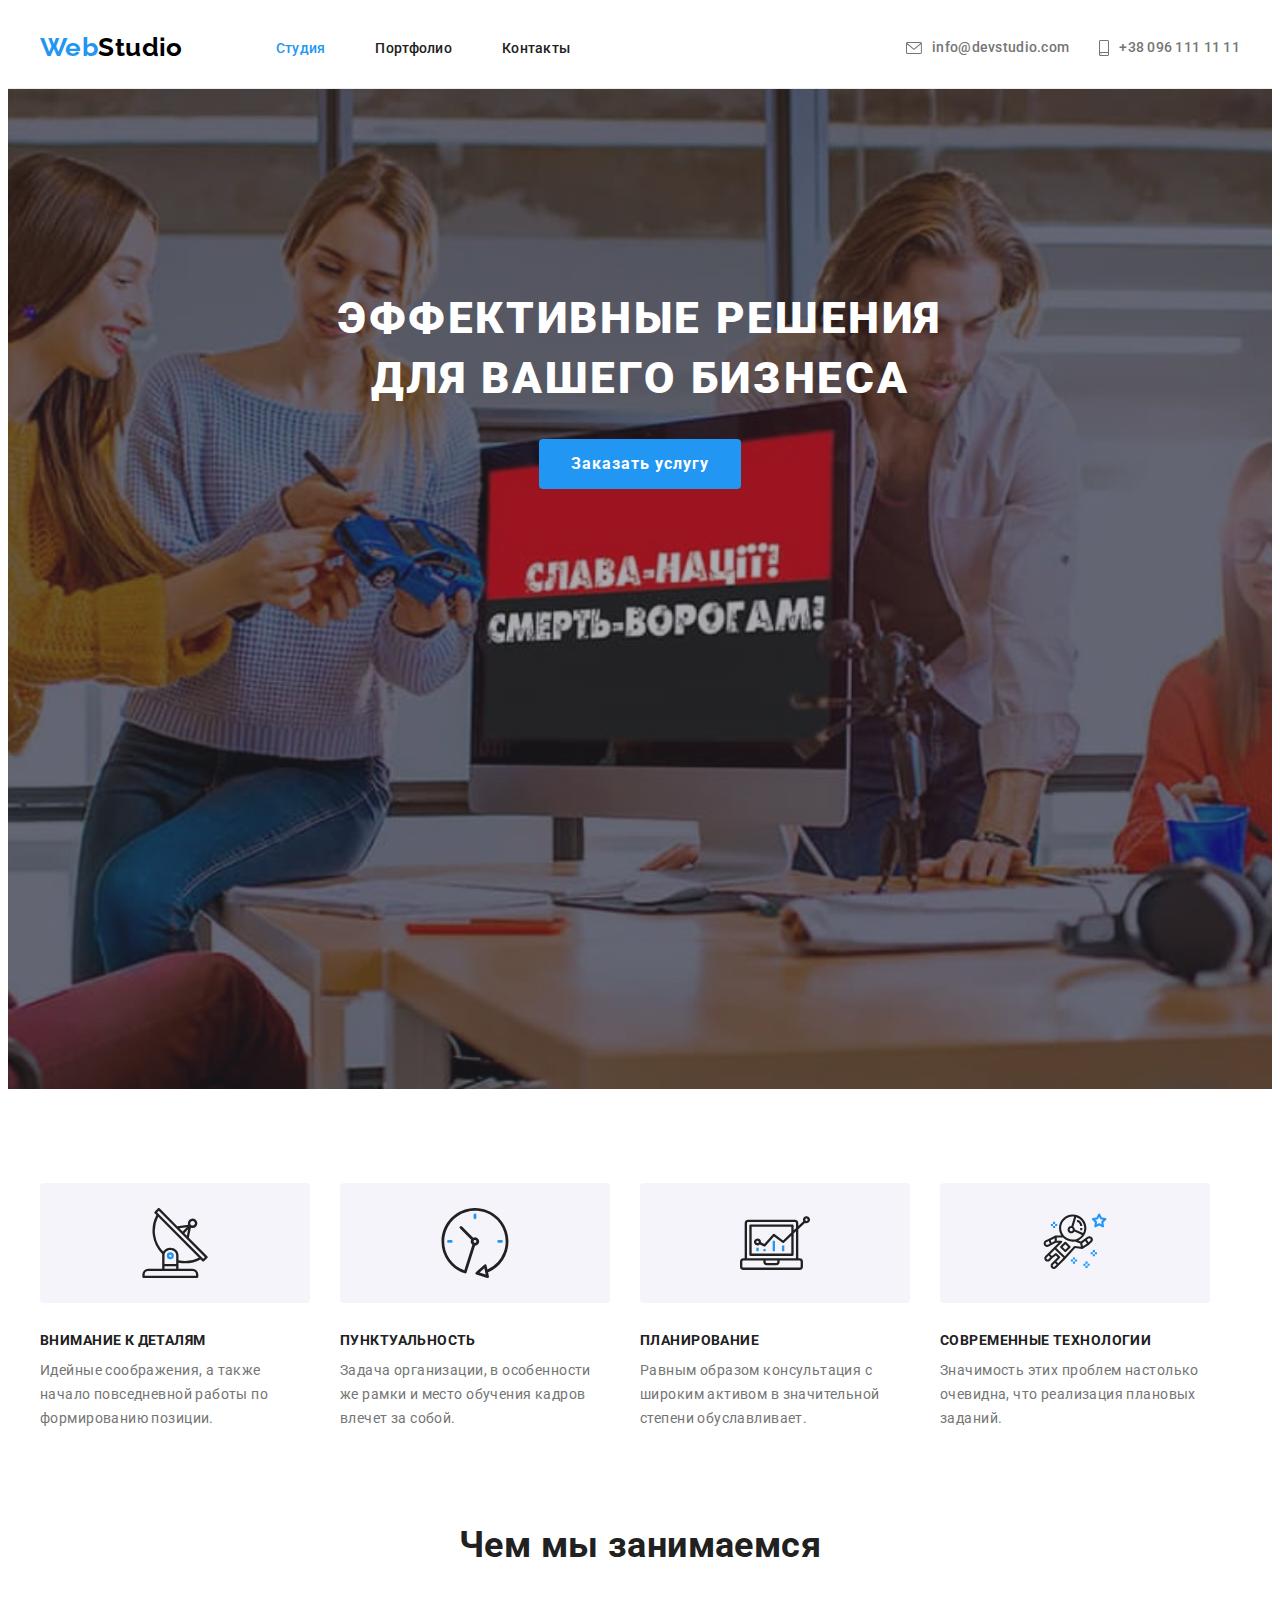
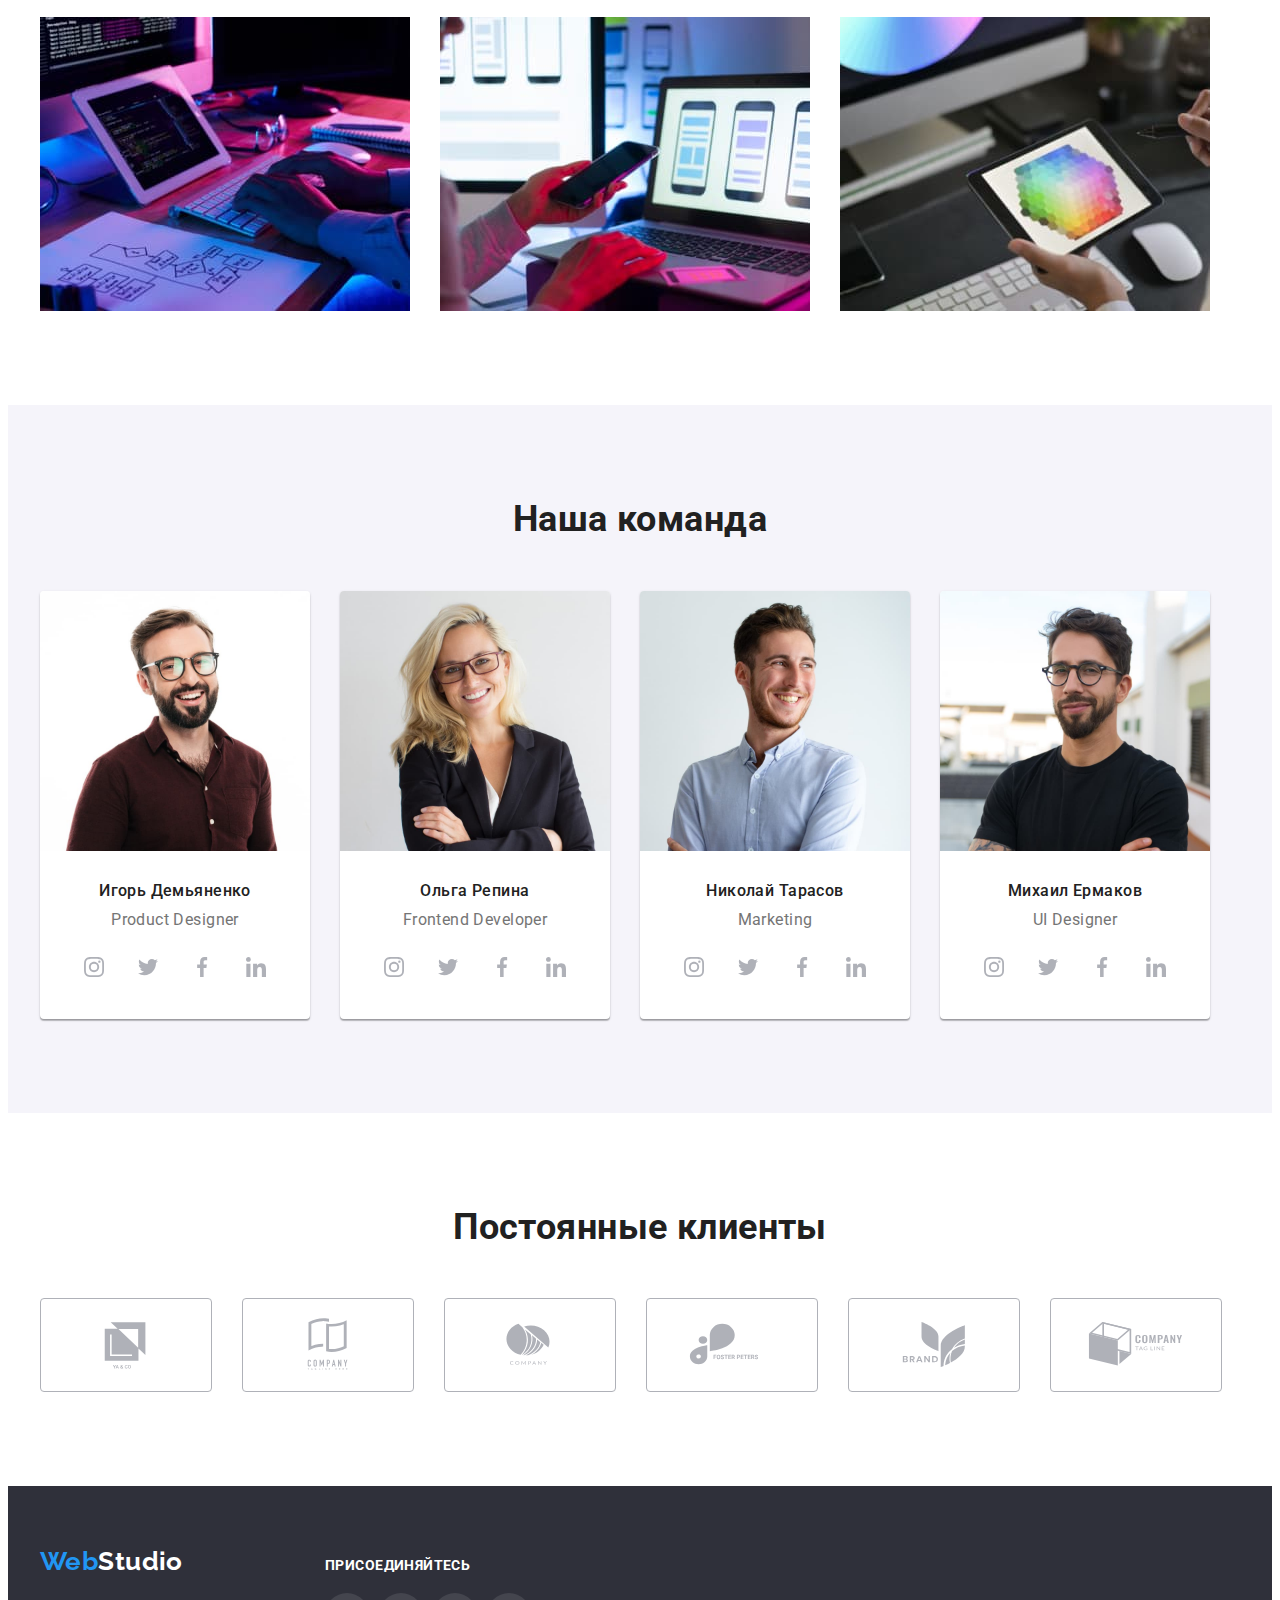
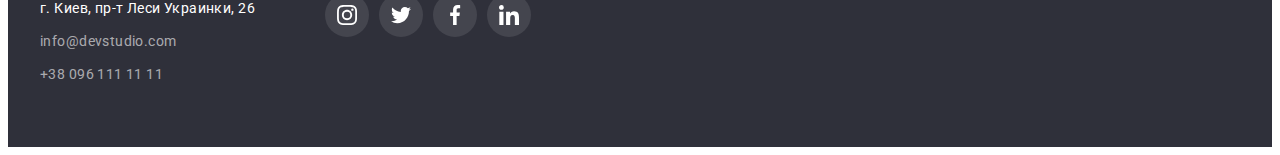
==== index.html @ b0f1eabe "Initial commit" ====
<!DOCTYPE html>
<html lang="ru">
  <head>
    <meta charset="UTF-8" />
    <meta http-equiv="X-UA-Compatible" content="IE=edge" />
    <meta name="viewport" content="width=device-width, initial-scale=1.0" />
    <title>Document</title>
    <link rel="preconnect" href="https://fonts.googleapis.com" />
    <link rel="preconnect" href="https://fonts.gstatic.com" crossorigin />
    <link
      href="https://fonts.googleapis.com/css2?family=Raleway:wght@700&family=Roboto:wght@400;500;700;900&display=swap"
      rel="stylesheet"
    />
    <link
      rel="stylesheet"
      href="https://cdnjs.cloudflare.com/ajax/libs/modern-normalize/1.1.0/modern-normalize.min.css"
      integrity="sha512-wpPYUAdjBVSE4KJnH1VR1HeZfpl1ub8YT/NKx4PuQ5NmX2tKuGu6U/JRp5y+Y8XG2tV+wKQpNHVUX03MfMFn9Q=="
      crossorigin="anonymous"
      referrerpolicy="no-referrer"
    />
    <link rel="stylesheet" href="./css/styles.css" />
    <link rel="shortcut icon" href="./favicon.ico" type="image/x-icon" />
  </head>
  <body class="body">
    <header class="header">
      <div class="container">
        <nav class="navigation">
          <a class="logo" href="./index.html" lang="en" aria-label="Логотип сайта WebStudio"
            >Web<span class="logo-black-color">Studio</span>
          </a>
          <ul class="list">
            <li class="navigation-item">
              <a class="navigation-link active-text-color" href="./index.html">Студия</a>
            </li>
            <li class="navigation-item">
              <a class="navigation-link" href="./portfolio.html">Портфолио</a>
            </li>
            <li class="navigation-item"><a class="navigation-link" href="#">Контакты</a></li>
          </ul>
        </nav>
        <ul class="header-list list">
          <li class="header-items">
            <a class="header-contact" href="mailto:info@devstudio.com">
              <svg class="header-icon" width="16" height="12">
                <use href="./images/icons.svg#envelope1"></use>
              </svg>
              info@devstudio.com
            </a>
          </li>
          <li class="header-items">
            <a class="header-contact" href="tel:+380961111111">
              <svg class="header-icon" width="10" height="16">
                <use href="./images/icons.svg#smartphone1"></use>
              </svg>
              +38 096 111 11 11
            </a>
          </li>
        </ul>
      </div>
    </header>
    <main>
      <section class="hero">
        <div class="container">
          <h1 class="hero-title">Эффективные решения для вашего бизнеса</h1>
          <button class="hero-button" type="button">Заказать услугу</button>
        </div>
      </section>

      <section class="features section">
        <div class="container">
          <h2 class="second-title visually-hidden">Особенности компании WebStudio</h2>
          <ul class="list">
            <li class="features-item">
              <div class="features-item-icon">
                <svg class="features-icon" width="70px" height="70px">
                  <use href="./images/icons.svg#antenna"></use>
                </svg>
              </div>
              <h3 class="features-third-title">Внимание к деталям</h3>
              <p class="features-text">
                Идейные соображения, а также начало повседневной работы по формированию позиции.
              </p>
            </li>
            <li class="features-item">
              <div class="features-item-icon">
                <svg class="features-icon" width="70px" height="70px">
                  <use href="./images/icons.svg#clock"></use>
                </svg>
              </div>
              <h3 class="features-third-title">Пунктуальность</h3>
              <p class="features-text">
                Задача организации, в особенности же рамки и место обучения кадров влечет за собой.
              </p>
            </li>
            <li class="features-item">
              <div class="features-item-icon">
                <svg class="features-icon" width="70px" height="70px">
                  <use href="./images/icons.svg#diagram"></use>
                </svg>
              </div>
              <h3 class="features-third-title">Планирование</h3>
              <p class="features-text">
                Равным образом консультация с широким активом в значительной степени обуславливает.
              </p>
            </li>
            <li class="features-item">
              <div class="features-item-icon">
                <svg class="features-icon" width="70px" height="70px">
                  <use href="./images/icons.svg#astronaut"></use>
                </svg>
              </div>
              <h3 class="features-third-title">Современные технологии</h3>
              <p class="features-text">
                Значимость этих проблем настолько очевидна, что реализация плановых заданий.
              </p>
            </li>
          </ul>
        </div>
      </section>

      <section class="hobbies">
        <div class="container">
          <h2 class="hobbies-title">Чем мы занимаемся</h2>
          <ul class="list">
            <li class="hobbies-item">
              <img
                src="./images/create/what-are-we-doing-img-1.jpg"
                alt="Программирование"
                width="370"
                height="294"
              />
            </li>
            <li class="hobbies-item">
              <img
                src="./images/create/what-are-we-doing-img-2.jpg"
                alt="Мобильные приложения"
                width="370"
                height="294"
              />
            </li>
            <li class="hobbies-item">
              <img
                src="./images/create/what-are-we-doing-img-3.jpg"
                alt="Мобильные игры"
                width="370"
                height="294"
              />
            </li>
          </ul>
        </div>
      </section>

      <section class="team section">
        <div class="container">
          <h2 class="team-title">Наша команда</h2>
          <ul class="list">
            <li class="team-item">
              <img
                class="team-img"
                src="./images/our-team/our-team-img-1.jpg"
                alt="Дизайнер продукта Игорь Демьяненко"
                width="270"
                height="260"
              />
              <div class="team-items">
                <h3 class="team-third-title">Игорь Демьяненко</h3>
                <p class="team-text" lang="en">Product Designer</p>
                <ul class="social-items">
                  <li class="social-item">
                    <a
                      class="social-link"
                      href="https://www.instagram.com/"
                      target="_blank"
                      rel="noopener noreferrer"
                      lang="en"
                      aria-label="Instagram"
                    >
                      <svg class="social-icon" width="20" height="20">
                        <use href="./images/icons.svg#instagram"></use>
                      </svg>
                    </a>
                  </li>

                  <li class="social-item">
                    <a
                      class="social-link"
                      href="https://twitter.com/"
                      target="_blank"
                      rel="noopener noreferrer"
                      lang="en"
                      aria-label="Instagram"
                    >
                      <svg class="social-icon" width="20" height="20">
                        <use href="./images/icons.svg#twitter"></use>
                      </svg>
                    </a>
                  </li>
                  <li class="social-item">
                    <a
                      class="social-link"
                      href="https://facebook.com/"
                      target="_blank"
                      rel="noopener noreferrer"
                      lang="en"
                      aria-label="Instagram"
                    >
                      <svg class="social-icon" width="20" height="20">
                        <use href="./images/icons.svg#facebook"></use>
                      </svg>
                    </a>
                  </li>
                  <li class="social-item">
                    <a
                      class="social-link"
                      href="https://linkedin.com/"
                      target="_blank"
                      rel="noopener noreferrer"
                      lang="en"
                      aria-label="Instagram"
                    >
                      <svg class="social-icon" width="20" height="20">
                        <use href="./images/icons.svg#linkedin"></use>
                      </svg>
                    </a>
                  </li>
                </ul>
              </div>
            </li>
            <li class="team-item">
              <img
                class="team-img"
                src="./images/our-team/our-team-img-2.jpg"
                alt="Фронтенд-разработчик Ольга Репина"
                width="270"
                height="260"
              />
              <div class="team-items">
                <h3 class="team-third-title">Ольга Репина</h3>
                <p class="team-text" lang="en">Frontend Developer</p>
                <ul class="social-items">
                  <li class="social-item">
                    <a
                      class="social-link"
                      href="https://www.instagram.com/"
                      target="_blank"
                      rel="noopener noreferrer"
                      lang="en"
                      aria-label="Instagram"
                    >
                      <svg class="social-icon" width="20" height="20">
                        <use href="./images/icons.svg#instagram"></use>
                      </svg>
                    </a>
                  </li>

                  <li class="social-item">
                    <a
                      class="social-link"
                      href="https://twitter.com/"
                      target="_blank"
                      rel="noopener noreferrer"
                      lang="en"
                      aria-label="Instagram"
                    >
                      <svg class="social-icon" width="20" height="20">
                        <use href="./images/icons.svg#twitter"></use>
                      </svg>
                    </a>
                  </li>
                  <li class="social-item">
                    <a
                      class="social-link"
                      href="https://facebook.com/"
                      target="_blank"
                      rel="noopener noreferrer"
                      lang="en"
                      aria-label="Instagram"
                    >
                      <svg class="social-icon" width="20" height="20">
                        <use href="./images/icons.svg#facebook"></use>
                      </svg>
                    </a>
                  </li>
                  <li class="social-item">
                    <a
                      class="social-link"
                      href="https://linkedin.com/"
                      target="_blank"
                      rel="noopener noreferrer"
                      lang="en"
                      aria-label="Instagram"
                    >
                      <svg class="social-icon" width="20" height="20">
                        <use href="./images/icons.svg#linkedin"></use>
                      </svg>
                    </a>
                  </li>
                </ul>
              </div>
            </li>
            <li class="team-item">
              <img
                class="team-img"
                src="./images/our-team/our-team-img-3.jpg"
                alt="Маркетолог Николай Тарасов"
                width="270"
                height="260"
              />
              <div class="team-items">
                <h3 class="team-third-title">Николай Тарасов</h3>
                <p class="team-text" lang="en">Marketing</p>
                <ul class="social-items">
                  <li class="social-item">
                    <a
                      class="social-link"
                      href="https://www.instagram.com/"
                      target="_blank"
                      rel="noopener noreferrer"
                      lang="en"
                      aria-label="Instagram"
                    >
                      <svg class="social-icon" width="20" height="20">
                        <use href="./images/icons.svg#instagram"></use>
                      </svg>
                    </a>
                  </li>

                  <li class="social-item">
                    <a
                      class="social-link"
                      href="https://twitter.com/"
                      target="_blank"
                      rel="noopener noreferrer"
                      lang="en"
                      aria-label="Instagram"
                    >
                      <svg class="social-icon" width="20" height="20">
                        <use href="./images/icons.svg#twitter"></use>
                      </svg>
                    </a>
                  </li>
                  <li class="social-item">
                    <a
                      class="social-link"
                      href="https://facebook.com/"
                      target="_blank"
                      rel="noopener noreferrer"
                      lang="en"
                      aria-label="Instagram"
                    >
                      <svg class="social-icon" width="20" height="20">
                        <use href="./images/icons.svg#facebook"></use>
                      </svg>
                    </a>
                  </li>
                  <li class="social-item">
                    <a
                      class="social-link"
                      href="https://linkedin.com/"
                      target="_blank"
                      rel="noopener noreferrer"
                      lang="en"
                      aria-label="Instagram"
                    >
                      <svg class="social-icon" width="20" height="20">
                        <use href="./images/icons.svg#linkedin"></use>
                      </svg>
                    </a>
                  </li>
                </ul>
              </div>
            </li>
            <li class="team-item">
              <img
                class="team-img"
                src="./images/our-team/our-team-img-4.jpg"
                alt="Дизайнер пользовательского интерфейса Михаил Ермаков"
                width="270"
                height="260"
              />
              <div class="team-items">
                <h3 class="team-third-title">Михаил Ермаков</h3>
                <p class="team-text" lang="en">UI Designer</p>
                <ul class="social-items">
                  <li class="social-item">
                    <a
                      class="social-link"
                      href="https://www.instagram.com/"
                      target="_blank"
                      rel="noopener noreferrer"
                      lang="en"
                      aria-label="Instagram"
                    >
                      <svg class="social-icon" width="20" height="20">
                        <use href="./images/icons.svg#instagram"></use>
                      </svg>
                    </a>
                  </li>

                  <li class="social-item">
                    <a
                      class="social-link"
                      href="https://twitter.com/"
                      target="_blank"
                      rel="noopener noreferrer"
                      lang="en"
                      aria-label="Instagram"
                    >
                      <svg class="social-icon" width="20" height="20">
                        <use href="./images/icons.svg#twitter"></use>
                      </svg>
                    </a>
                  </li>
                  <li class="social-item">
                    <a
                      class="social-link"
                      href="https://facebook.com/"
                      target="_blank"
                      rel="noopener noreferrer"
                      lang="en"
                      aria-label="Instagram"
                    >
                      <svg class="social-icon" width="20" height="20">
                        <use href="./images/icons.svg#facebook"></use>
                      </svg>
                    </a>
                  </li>
                  <li class="social-item">
                    <a
                      class="social-link"
                      href="https://linkedin.com/"
                      target="_blank"
                      rel="noopener noreferrer"
                      lang="en"
                      aria-label="Instagram"
                    >
                      <svg class="social-icon" width="20" height="20">
                        <use href="./images/icons.svg#linkedin"></use>
                      </svg>
                    </a>
                  </li>
                </ul>
              </div>
            </li>
          </ul>
        </div>
      </section>

      <section class="clients section">
        <div class="container">
          <h2 class="second-title">Постоянные клиенты</h2>
          <ul class="clients-list">
            <li class="clients-items">
              <a
                class="clients-link"
                href="#"
                target="_blank"
                rel="noopener noreferrer"
                lang="en"
                aria-label="Сlient 1"
              >
                <svg class="clients-icon" width="106" height="60">
                  <use href="./images/icons.svg#client-1"></use>
                </svg>
              </a>
            </li>
            <li class="clients-items">
              <a
                class="clients-link"
                href="#"
                target="_blank"
                rel="noopener noreferrer"
                lang="en"
                aria-label="Сlient 1"
              >
                <svg class="clients-icon" width="106" height="60">
                  <use href="./images/icons.svg#client-2"></use>
                </svg>
              </a>
            </li>
            <li class="clients-items">
              <a
                class="clients-link"
                href="#"
                target="_blank"
                rel="noopener noreferrer"
                lang="en"
                aria-label="Сlient 1"
              >
                <svg class="clients-icon" width="106" height="60">
                  <use href="./images/icons.svg#client-3"></use>
                </svg>
              </a>
            </li>
            <li class="clients-items">
              <a
                class="clients-link"
                href="#"
                target="_blank"
                rel="noopener noreferrer"
                lang="en"
                aria-label="Сlient 1"
              >
                <svg class="clients-icon" width="106" height="60">
                  <use href="./images/icons.svg#client-4"></use>
                </svg>
              </a>
            </li>
            <li class="clients-items">
              <a
                class="clients-link"
                href="#"
                target="_blank"
                rel="noopener noreferrer"
                lang="en"
                aria-label="Сlient 1"
              >
                <svg class="clients-icon" width="106" height="60">
                  <use href="./images/icons.svg#client-5"></use>
                </svg>
              </a>
            </li>
            <li class="clients-items">
              <a
                class="clients-link"
                href="#"
                target="_blank"
                rel="noopener noreferrer"
                lang="en"
                aria-label="Сlient 1"
              >
                <svg class="clients-icon" width="106" height="60">
                  <use href="./images/icons.svg#client-6"></use>
                </svg>
              </a>
            </li>
          </ul>
        </div>
      </section>
    </main>
    <footer class="footer">
      <div class="container">
        <div class="footer-address-container">
          <a class="logo" href="/index.html" lang="en" aria-label="Логотип сайта WebStudio"
            >Web<span class="logo-white-color">Studio</span></a
          >
          <address class="address-footer">
            <ul class="list">
              <li class="footer-item">
                <a
                  class="footer-address"
                  href="https://goo.gl/maps/qPdaPdiiLv6fJNoK8"
                  target="_blank"
                  rel="noopener noreferrer nofollow"
                  >г. Киев, пр-т Леси Украинки, 26</a
                >
              </li>
              <li class="footer-item">
                <a class="footer-link" href="mailto:info@devstudio.com">info@devstudio.com</a>
              </li>
              <li class="footer-item">
                <a class="footer-link" href="tel:+380961111111">+38 096 111 11 11</a>
              </li>
            </ul>
          </address>
        </div>
        <div class="footer-social-container">
          <strong class="footer-social-caption">Присоединяйтесь</strong>
          <!-- <p class="footer-social-caption"><strong>Присоединяйтесь</strong></p> -->
          <ul class="footer-social-list">
            <li class="footer-social-item">
              <a
                class="footer-social-link"
                href="https://www.instagram.com/"
                target="_blank"
                rel="noopener noreferrer"
                lang="en"
                aria-label="Instagram"
              >
                <svg class="footer-social-icon" width="20" height="20">
                  <use href="./images/icons.svg#instagram"></use>
                </svg>
              </a>
            </li>

            <li class="footer-social-item">
              <a
                class="footer-social-link"
                href="https://twitter.com/"
                target="_blank"
                rel="noopener noreferrer"
                lang="en"
                aria-label="Instagram"
              >
                <svg class="footer-social-icon" width="20" height="20">
                  <use href="./images/icons.svg#twitter"></use>
                </svg>
              </a>
            </li>
            <li class="footer-social-item">
              <a
                class="footer-social-link"
                href="https://facebook.com/"
                target="_blank"
                rel="noopener noreferrer"
                lang="en"
                aria-label="Instagram"
              >
                <svg class="footer-social-icon" width="20" height="20">
                  <use href="./images/icons.svg#facebook"></use>
                </svg>
              </a>
            </li>
            <li class="footer-social-item">
              <a
                class="footer-social-link"
                href="https://linkedin.com/"
                target="_blank"
                rel="noopener noreferrer"
                lang="en"
                aria-label="Instagram"
              >
                <svg class="footer-social-icon" width="20" height="20">
                  <use href="./images/icons.svg#linkedin"></use>
                </svg>
              </a>
            </li>
          </ul>
        </div>
      </div>
    </footer>
  </body>
</html>
---- css/styles.css ----
/*#region root, кастомні властивості або css зміні */
:root {
  /* fonts */
  --main-font: Roboto, sans-serif;
  --secondary-font: Raleway, sans-serif;

  /* text colors */
  --main-text-color: #757575;
  --secondary-text-color: #ffffff;
  --accent-color: #2196f3;
  --title-color: #212121;
  --footer-link-color: rgba(255, 255, 255, 0.6);
  --logo-black-color: #000000;
  --button-hover-color: #188ce8;
  --icon-color: #afb1b8;
  --icon-color-hover: #ffffff;

  /* background colors */
  --main-background-color: #ffffff;
  --dark-background-color: #2f303a;
  --secondary-background-color: #f5f4fa;
  --header-board-color: #ececec;
  --border-color: #eeeeee;
  --footer-background-icon-color: rgba(255, 255, 255, 0.1);

  /* shadow colors */
  --card-shadow: 0px 1px 3px rgba(0, 0, 0, 0.12), 0px 1px 1px rgba(0, 0, 0, 0.14),
    0px 2px 1px rgba(0, 0, 0, 0.2);
  --button-shadow: 0px 3px 1px rgba(0, 0, 0, 0.1), 0px 1px 2px rgba(0, 0, 0, 0.08),
    0px 2px 2px rgba(0, 0, 0, 0.12);
  --portfolio-shadow: 0px 1px 1px rgba(0, 0, 0, 0.12), 0px 4px 4px rgba(0, 0, 0, 0.06),
    1px 4px 6px rgba(0, 0, 0, 0.16);
}

/*#endregion*/
/*#region Властивості body за замовченням */
.body {
  font-family: var(--main-font);
  font-size: 14px;
  letter-spacing: 0.03em;

  color: var(--main-text-color);
  background-color: var(--main-background-color);
}

/* #endregion */
/*#region Глобальне скидання стилів тегів */
h1,
h2,
h3,
p {
  margin: 0;
}

ul,
ol {
  list-style: none;
  padding: 0;
  margin: 0;
}

a {
  text-decoration: none;
}

img {
  display: block;
  max-width: 100%;
  height: auto;
}

/*#endregion*/
/*#region Ховаємо тег, який не має показуватись в браузері */
.visually-hidden {
  position: absolute;
  white-space: nowrap;
  width: 1px;
  height: 1px;
  overflow: hidden;
  border: 0;
  padding: 0;
  clip: rect(0 0 0 0);
  clip-path: inset(50%);
  margin: -1px;
}

/*#endregion*/
/*#region Властивості .container та .section  */
.container {
  width: 1200px;
  padding-left: 15px;
  padding-right: 15px;
  margin-left: auto;
  margin-right: auto;
}

.section {
  padding-top: 94px;
  padding-bottom: 94px;
}

/*#endregion*/
/*#region Header */
.navigation .list {
  display: flex;
  align-items: center;
}

.container .navigation {
  display: flex;
  align-items: center;
}

.header .container {
  display: flex;
  align-items: center;
}

.header {
  border-bottom: 1px solid var(--header-board-color);
}

.logo {
  text-decoration: none;
  font-family: var(--secondary-font);
  font-size: 26px;
  font-weight: 700;
  line-height: 1.19;

  color: var(--accent-color);
}

.navigation .logo {
  padding-top: 24px;
  padding-bottom: 25px;
  margin-right: 93px;
}

.logo-black-color {
  color: var(--logo-black-color);
}

.logo-white-color {
  color: var(--secondary-text-color);
}

.list {
  list-style: none;
}

.navigation-item {
  margin-right: 50px;
}

.navigation-item:last-child {
  margin-right: 0;
}

.navigation-link {
  display: block;
  padding-top: 32px;
  padding-bottom: 32px;

  font-weight: 500;
  line-height: 1.17;
  letter-spacing: 0.02em;

  text-decoration: none;

  color: var(--title-color);
}

.active-text-color,
.navigation-link:hover,
.navigation-link:focus,
.header-contact:hover,
.header-contact:focus,
.footer-address:hover,
.footer-address:focus,
.footer-link:hover,
.footer-link:focus,
.header-items > .icon:hover {
  color: var(--accent-color);
}

.header-list {
  margin-left: auto;

  display: flex;
  align-items: center;
}

.header-items:not(:last-child) {
  margin-right: 30px;
}

.header-contact {
  display: flex;
  align-items: center;
  padding-top: 32px;
  padding-bottom: 32px;

  font-weight: 500;
  line-height: 1.14;
  letter-spacing: 0.02em;
  text-decoration: none;

  color: var(--main-text-color);
}

.header-items {
  display: flex;
  align-items: center;
}

.header-icon {
  fill: currentColor;
  margin-right: 10px;
}

/*#endregion*/
/*#region section hero */
.hero {
  background-color: var(--dark-background-color);
  text-align: center;
  padding-top: 200px;
  padding-bottom: 200px;

  background-image: linear-gradient(to right, rgba(47, 48, 58, 0.4), rgba(47, 48, 58, 0.4)),
    url('../images/business-death-to-enemies.jpg');
  max-width: 1600px;
  height: 600px;
  margin-right: auto;
  margin-left: auto;
  background-repeat: no-repeat;
  background-position: center;
  background-size: cover;
}

.hero > .container {
}

.hero-title {
  margin-bottom: 30px;
  margin-right: auto;
  margin-left: auto;
  width: 696px;

  font-size: 44px;
  font-weight: 900;
  line-height: 1.36;
  letter-spacing: 0.06em;
  text-transform: uppercase;

  color: var(--secondary-text-color);
}

.hero-button {
  font-family: inherit;
  font-size: 16px;
  font-weight: 700;
  line-height: 1.88;
  letter-spacing: 0.06em;

  color: var(--secondary-text-color);
  background-color: var(--accent-color);
  border: none;
  padding: 10px 32px;
  border-radius: 4px;

  cursor: pointer;
}

.hero-button:hover,
.hero-button:focus {
  background-color: var(--button-hover-color);
}

.hero {
}

/* #endregion */
/*#region section features */
.features.section .list {
  display: flex;
  align-items: center;
}

.second-title,
.hobbies-title,
.team-title {
  font-size: 36px;
  font-weight: 700;
  line-height: 1.16;
  text-align: center;

  margin-bottom: 50px;

  color: var(--title-color);
}

.features-item {
  margin-right: 30px;
  width: 270px;
}

.features-item:last-child {
  margin-right: 0;
}

.features-third-title {
  margin-bottom: 10px;
}

.features-third-title {
  font-weight: 700;
  font-size: 14px;
  line-height: 1.14;
  text-transform: uppercase;

  color: var(--title-color);
}

.features-text {
  font-weight: 400;
  line-height: 1.71;
}

.features-item-icon {
  display: flex;
  align-items: center;
  justify-content: center;

  background-color: var(--secondary-background-color);
  width: 270px;
  height: 120px;
  margin-bottom: 30px;
  border-radius: 4px;
}

.features-item-icon:hover {
  background-color: var(--accent-color);
}

.features-item-icon:hover .features-icon {
  --color1: #ffffff;
  --color2: #000000;
}

/* #endregion */
/*#region section hobbies */

.hobbies {
  padding-bottom: 94px;
}

.hobbies .list {
  display: flex;
}

.hobbies-item {
  margin-right: 30px;
}

.hobbies-item:last-child {
  margin-right: 0;
}

/* #endregion */
/*#region section team */
.team {
  background-color: var(--secondary-background-color);
}

.team .list {
  display: flex;
}

.team-items {
  padding: 30px 32px;
}

.team-third-title {
  margin-bottom: 10px;

  font-weight: 500;
  font-size: 16px;
  line-height: 1.19;
  text-align: center;

  color: var(--title-color);
}

.team-text {
  font-size: 16px;
  line-height: 1.19;
  text-align: center;
  margin-bottom: 16px;
}

.team-item {
  margin-right: 30px;
  background-color: var(--main-background-color);

  box-shadow: var(--card-shadow);
  border-radius: 4px 4px 4px 4px;
}

.team-item:last-child {
  margin-right: 0;
}

.team-img {
  border-top-left-radius: 4px;
  border-top-right-radius: 4px;
}

/* #endregion */
/*#region Social Icons */

.social-items {
  display: flex;
  align-items: center;
  justify-content: center;
}

.social-link {
  display: flex;
  align-items: center;
  justify-content: center;

  width: 44px;
  height: 44px;
  border-radius: 50%;

  color: var(--icon-color);
  background-color: var(--main-background-color);
}

.social-icon {
  fill: currentColor;
}

.social-link:hover,
.social-link:focus {
  color: var(--icon-color-hover);
  background-color: var(--button-hover-color);
}

.social-item:not(:last-child) {
  margin-right: 10px;
}

/* #endregion */
/*#region section clients */

.clients-link {
  display: flex;
  align-items: center;
  justify-content: center;

  width: 170px;
  height: 92px;

  border: 1px solid #afb1b8;
  border-radius: 4px;

  color: var(--icon-color);
}

.clients-link:focus,
.clients-link:hover {
  color: var(--accent-color);
  border-color: var(--accent-color);
}

.clients-icon {
  fill: currentColor;
}

.clients-list {
  display: flex;
  align-items: center;
}

.clients-items:not(:last-child) {
  margin-right: 30px;
}

/* #endregion */
/*#region section portfolio */
.portfolio {
  padding-top: 94px;
  padding-bottom: 94px;
}

.portfolio-filter {
  margin-bottom: 50px;

  display: flex;
  align-items: center;
  justify-content: center;
}

.portfolio-title {
  font-size: 44px;
  font-weight: 900;
  line-height: 1.36;
  letter-spacing: 0.06em;
  text-align: center;
  text-transform: uppercase;

  color: var(--title-color);
}

.portfolio-btn {
  font-family: inherit;
  font-weight: 500;
  font-size: 16px;
  line-height: 1.63;
  text-align: center;
  letter-spacing: 0.03em;
  cursor: pointer;

  border: none;
  border-radius: 4px;
  padding: 6px 22px;

  color: var(--title-color);
}

.portfolio .items {
  margin-right: 8px;
}

.portfolio .items:last-child {
  margin-right: 0;
}

.activ-btn,
.portfolio-btn:hover,
.portfolio-btn:focus {
  background-color: var(--accent-color);
  color: var(--secondary-text-color);
  box-shadow: var(--button-shadow);
}

.portfolio-list {
  display: flex;
  flex-wrap: wrap;
}

.portfolio-link {
  display: block;

  text-decoration: none;
}

.portfolio-link:hover,
.portfolio-link:focus {
  background: var(--main-background-color);
  box-shadow: var(--portfolio-shadow);
}

.portfolio-item {
  width: calc((100% - 2 * 30px) / 3);
  margin-right: 30px;
  margin-bottom: 30px;
}

.portfolio-item:nth-child(3n) {
  margin-right: 0;
}

.portfolio-item:nth-last-child(-n + 3) {
  margin-bottom: 0;
}

.portfolio-second-title {
  margin-bottom: 4px;

  font-weight: 700;
  font-size: 18px;
  line-height: 2;
  letter-spacing: 0.06em;

  color: var(--title-color);
}

.portfolio-text {
  font-size: 16px;
  line-height: 1.88;
  letter-spacing: 0.03em;

  color: var(--main-text-color);
}

.portfolio-item .text {
  padding: 20px 24px;
  border-left: 1px solid var(--border-color);
  border-right: 1px solid var(--border-color);
  border-bottom: 1px solid var(--border-color);
}

/* #endregion */
/*#region Footer */

.footer {
  background-color: var(--dark-background-color);
  padding-top: 60px;
  padding-bottom: 60px;
}

.footer .logo {
  display: inline-block;
  margin-bottom: 20px;
}

.footer-item {
  margin-bottom: 9px;
}

.footer-item:last-child {
  margin-bottom: 0;
}

.footer-address {
  line-height: 1.71;

  color: var(--secondary-text-color);

  text-decoration: none;
  font-style: normal;
}

.footer-link {
  line-height: 1.71;

  color: var(--footer-link-color);

  text-decoration: none;
  font-style: normal;
}

.footer-social-caption {
  display: block;

  text-transform: uppercase;
  color: var(--secondary-text-color);
  margin-bottom: 20px;
}

.footer > .container {
  display: flex;
  align-items: baseline;
}

.footer-address-container {
  margin-right: 70px;
}

/* #endregion */
/*#region Footer Social Icons */

.footer-social-list {
  display: flex;
  align-items: center;
  justify-content: center;
}

.footer-social-link {
  display: flex;
  align-items: center;
  justify-content: center;

  width: 44px;
  height: 44px;
  border-radius: 50%;

  color: var(--secondary-text-color);
  background-color: var(--footer-background-icon-color);
}

.footer-social-icon {
  fill: currentColor;
}

.footer-social-link:hover,
.footer-social-link:focus {
  color: var(--icon-color-hover);
  background-color: var(--button-hover-color);
}

.footer-social-item:not(:last-child) {
  margin-right: 10px;
}

/* #endregion */
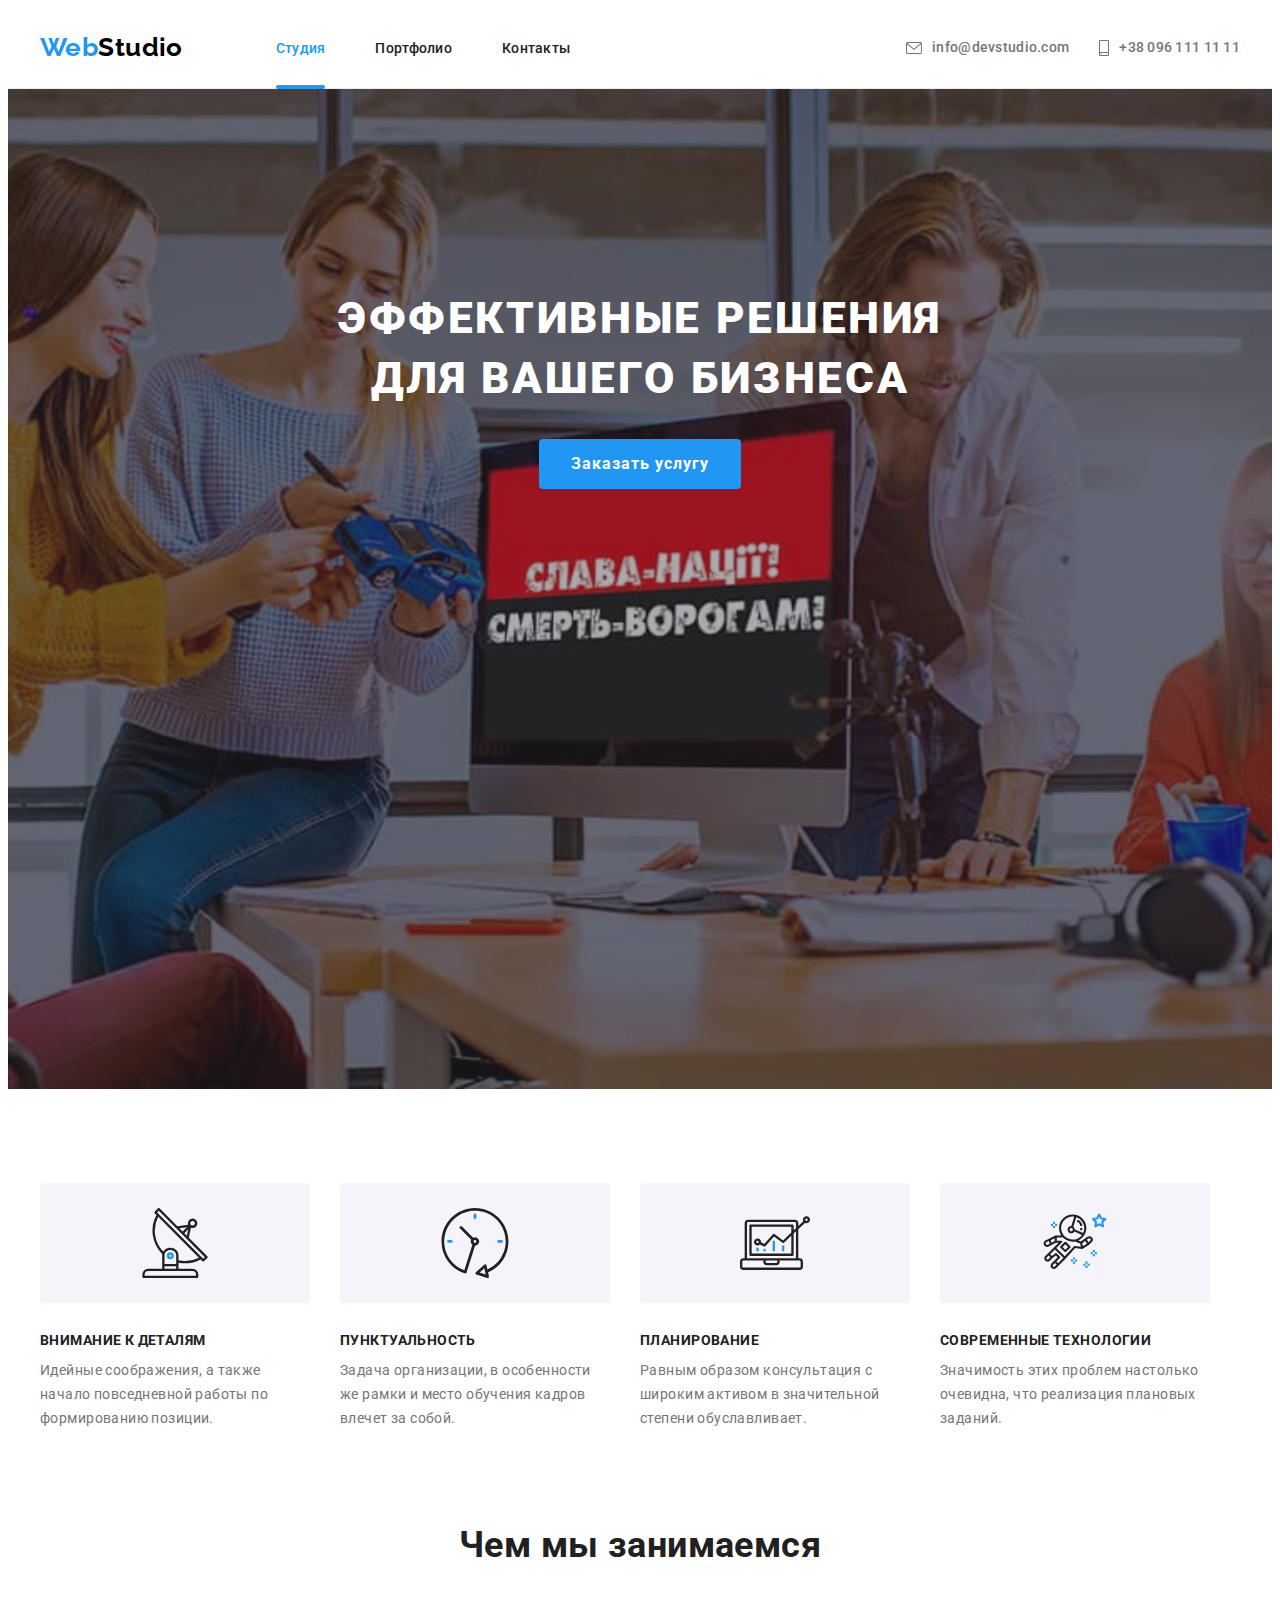
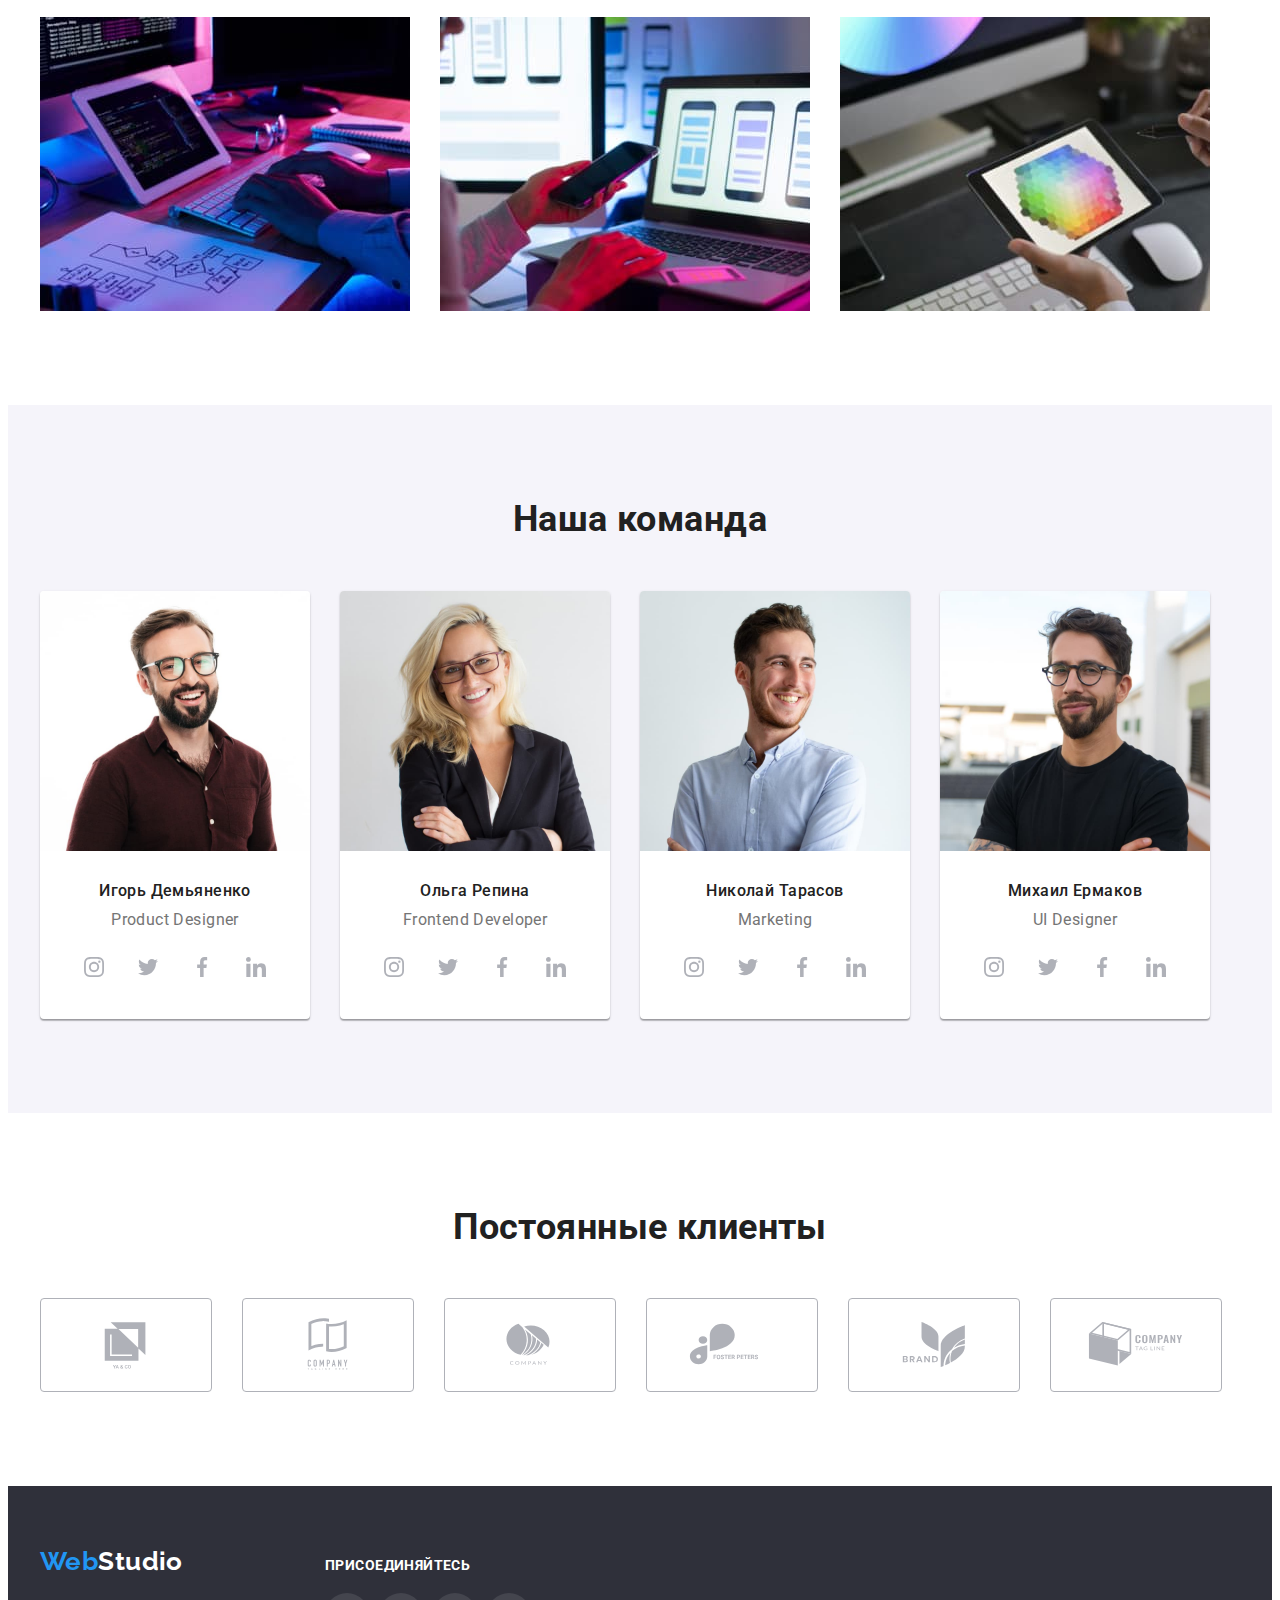
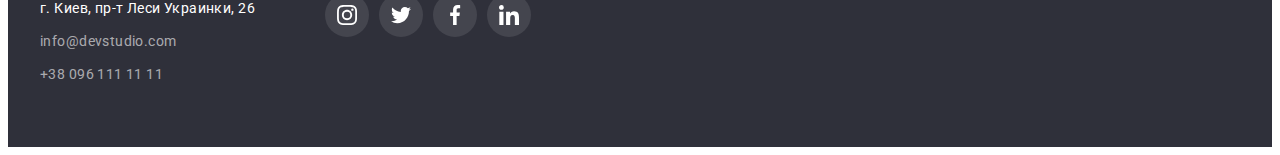
==== commit d03351c2: "прибирає цифри" ====
--- a/index.html
+++ b/index.html
@@ -42,7 +42,7 @@
           <li class="header-items">
             <a class="header-contact" href="mailto:info@devstudio.com">
               <svg class="header-icon" width="16" height="12">
-                <use href="./images/icons.svg#envelope1"></use>
+                <use href="./images/icons.svg#envelope"></use>
               </svg>
               info@devstudio.com
             </a>
@@ -50,7 +50,7 @@
           <li class="header-items">
             <a class="header-contact" href="tel:+380961111111">
               <svg class="header-icon" width="10" height="16">
-                <use href="./images/icons.svg#smartphone1"></use>
+                <use href="./images/icons.svg#smartphone"></use>
               </svg>
               +38 096 111 11 11
             </a>
--- a/css/styles.css
+++ b/css/styles.css
@@ -217,6 +217,21 @@
   fill: currentColor;
   margin-right: 10px;
 }
+.active-text-color {
+  position: relative;
+}
+
+.active-text-color::after {
+  position: absolute;
+  content: '';
+  display: block;
+  bottom: -1px;
+  
+  width: 100%;
+  height: 4px;
+  border-radius: 2px;
+  background-color: var(--accent-color);
+}
 
 /*#endregion*/
 /*#region section hero */
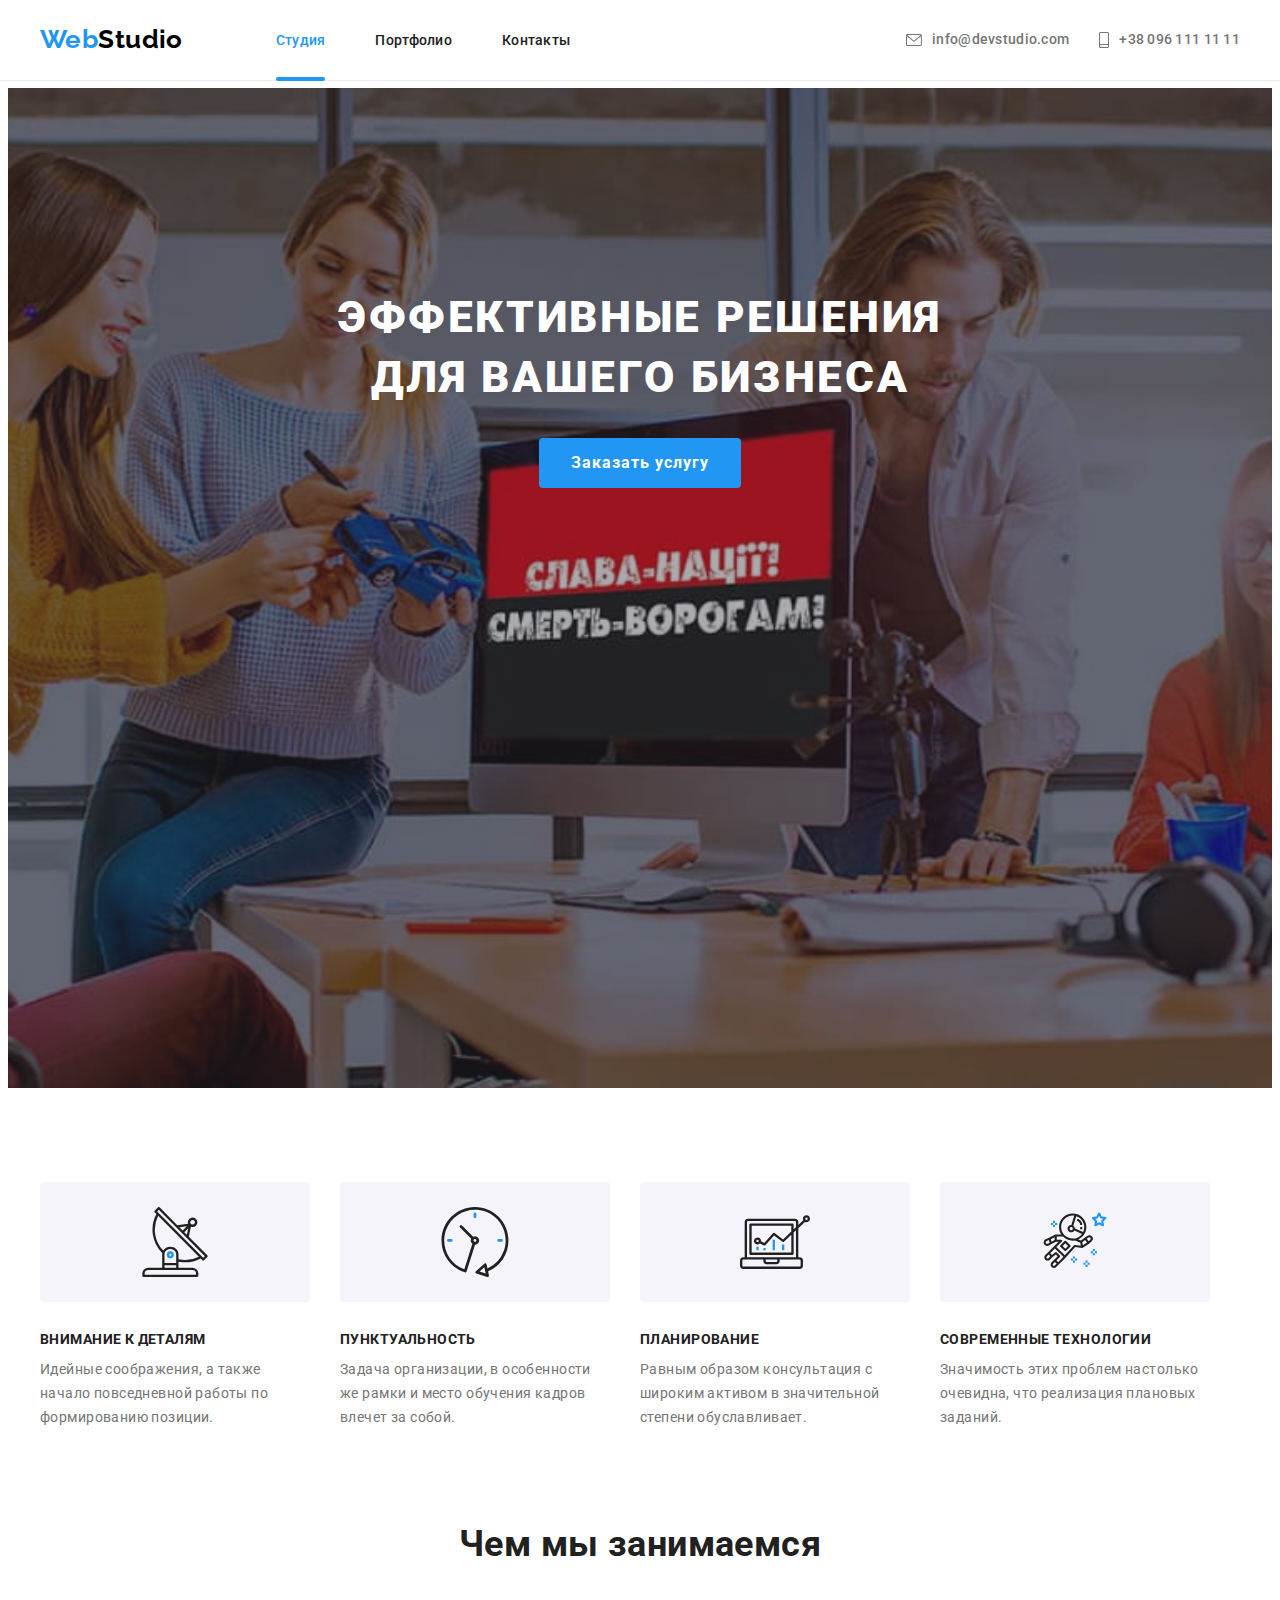
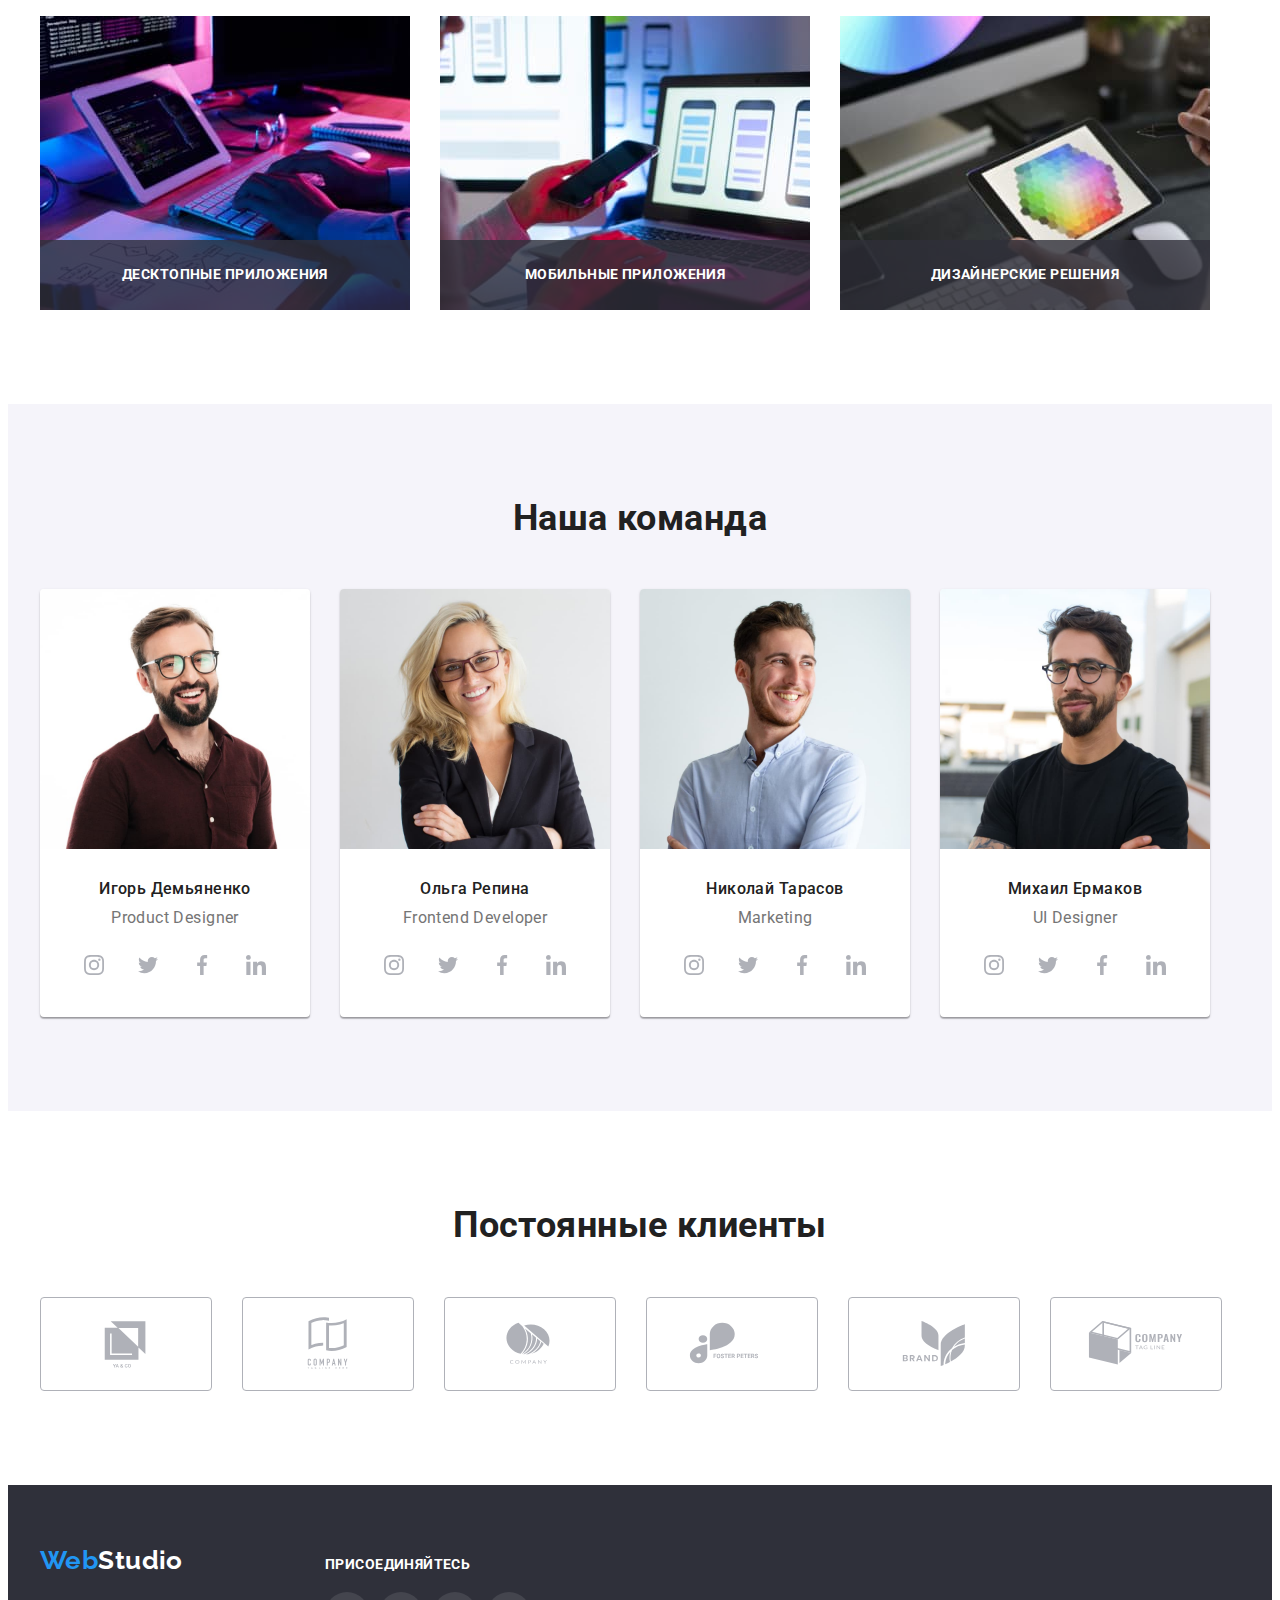
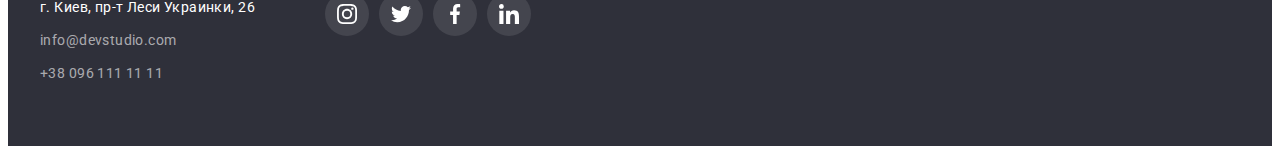
==== commit 1b28ea49: "HW5" ====
--- a/index.html
+++ b/index.html
@@ -129,6 +129,9 @@
                 width="370"
                 height="294"
               />
+              <div class="hobbies-thumb">
+                <p class="hobbies-thumb-paragraph">Десктопные приложения</p>
+              </div>
             </li>
             <li class="hobbies-item">
               <img
@@ -137,6 +140,9 @@
                 width="370"
                 height="294"
               />
+              <div class="hobbies-thumb">
+                <p class="hobbies-thumb-paragraph">Мобильные приложения</p>
+              </div>
             </li>
             <li class="hobbies-item">
               <img
@@ -145,6 +151,9 @@
                 width="370"
                 height="294"
               />
+              <div class="hobbies-thumb">
+                <p class="hobbies-thumb-paragraph">Дизайнерские решения</p>
+              </div>
             </li>
           </ul>
         </div>
--- a/css/styles.css
+++ b/css/styles.css
@@ -22,6 +22,8 @@
   --header-board-color: #ececec;
   --border-color: #eeeeee;
   --footer-background-icon-color: rgba(255, 255, 255, 0.1);
+  --background-color-overlay: rgba(33, 150, 243, 0.9);
+  --background-thumb: rgba(47, 48, 58, 0.8);
 
   /* shadow colors */
   --card-shadow: 0px 1px 3px rgba(0, 0, 0, 0.12), 0px 1px 1px rgba(0, 0, 0, 0.14),
@@ -30,6 +32,10 @@
     0px 2px 2px rgba(0, 0, 0, 0.12);
   --portfolio-shadow: 0px 1px 1px rgba(0, 0, 0, 0.12), 0px 4px 4px rgba(0, 0, 0, 0.06),
     1px 4px 6px rgba(0, 0, 0, 0.16);
+
+  /* animation */
+  --transition-duration: 250ms;
+  --transition-timing-function: cubic-bezier(0.4, 0, 0.2, 1);
 }
 
 /*#endregion*/
@@ -38,6 +44,7 @@
   font-family: var(--main-font);
   font-size: 14px;
   letter-spacing: 0.03em;
+  padding-top: 80px;
 
   color: var(--main-text-color);
   background-color: var(--main-background-color);
@@ -117,6 +124,13 @@
 }
 
 .header {
+  position: fixed;
+  width: 100%;
+  top: 0;
+  left: 0;
+  z-index: 999;
+
+ background-color: var(--main-background-color);
   border-bottom: 1px solid var(--header-board-color);
 }
 
@@ -181,6 +195,10 @@
 .footer-link:focus,
 .header-items > .icon:hover {
   color: var(--accent-color);
+
+  transition: color;
+  transition-duration: var(--transition-duration);
+  transition-timing-function: var(--transition-timing-function);
 }
 
 .header-list {
@@ -226,7 +244,7 @@
   content: '';
   display: block;
   bottom: -1px;
-  
+
   width: 100%;
   height: 4px;
   border-radius: 2px;
@@ -289,6 +307,10 @@
 .hero-button:hover,
 .hero-button:focus {
   background-color: var(--button-hover-color);
+
+  transition: background-color;
+  transition-duration: var(--transition-duration);
+  transition-timing-function: var(--transition-timing-function);
 }
 
 .hero {
@@ -355,6 +377,10 @@
 
 .features-item-icon:hover {
   background-color: var(--accent-color);
+
+  transition: background-color;
+  transition-duration: var(--transition-duration);
+  transition-timing-function: var(--transition-timing-function);
 }
 
 .features-item-icon:hover .features-icon {
@@ -374,11 +400,36 @@
 }
 
 .hobbies-item {
+  position: relative;
+
   margin-right: 30px;
 }
 
 .hobbies-item:last-child {
   margin-right: 0;
+}
+
+.hobbies-thumb {
+  position: absolute;
+  left: 0;
+  bottom: 0;
+
+  display: flex;
+  justify-content: center;
+  align-items: center;
+
+  width: 370px;
+  height: 70px;
+  background: var(--background-thumb);
+}
+
+.hobbies-thumb-paragraph {
+  font-weight: 700;
+  line-height: 1.14;
+  text-align: center;
+  text-transform: uppercase;
+
+  color: #ffffff;
 }
 
 /* #endregion */
@@ -460,6 +511,9 @@
 .social-link:focus {
   color: var(--icon-color-hover);
   background-color: var(--button-hover-color);
+
+  transition: color var(--transition-duration) var(--transition-timing-function),
+    background-color var(--transition-duration) var(--transition-timing-function);
 }
 
 .social-item:not(:last-child) {
@@ -487,6 +541,9 @@
 .clients-link:hover {
   color: var(--accent-color);
   border-color: var(--accent-color);
+
+  transition: color var(--transition-duration) var(--transition-timing-function),
+    border-color var(--transition-duration) var(--transition-timing-function);
 }
 
 .clients-icon {
@@ -558,6 +615,10 @@
   background-color: var(--accent-color);
   color: var(--secondary-text-color);
   box-shadow: var(--button-shadow);
+
+  transition: background-color var(--transition-duration) var(--transition-timing-function),
+    color var(--transition-duration) var(--transition-timing-function),
+    box-shadow var(--transition-duration) var(--transition-timing-function);
 }
 
 .portfolio-list {
@@ -575,6 +636,9 @@
 .portfolio-link:focus {
   background: var(--main-background-color);
   box-shadow: var(--portfolio-shadow);
+
+  transition: background var(--transition-duration) var(--transition-timing-function),
+    box-shadow var(--transition-duration) var(--transition-timing-function);
 }
 
 .portfolio-item {
@@ -589,6 +653,37 @@
 
 .portfolio-item:nth-last-child(-n + 3) {
   margin-bottom: 0;
+}
+
+.card-thumb {
+  position: relative;
+  overflow: hidden;
+}
+
+.card-thumb-overlay {
+  position: absolute;
+  top: 0;
+  left: 0;
+  width: 100%;
+  height: 100%;
+
+  padding: 63px 24px;
+  color: var(--secondary-text-color);
+  background-color: var(--background-color-overlay);
+
+  font-weight: 400;
+  font-size: 18px;
+  line-height: 1.56;
+  letter-spacing: 0.03em;
+
+  transform: translateY(100%);
+  transition: transform;
+  transition-duration: var(--transition-duration);
+  transition-timing-function: var(--transition-timing-function);
+}
+
+.portfolio-item:hover .card-thumb-overlay {
+  transform: translateY(0);
 }
 
 .portfolio-second-title {
@@ -704,6 +799,9 @@
 .footer-social-link:focus {
   color: var(--icon-color-hover);
   background-color: var(--button-hover-color);
+
+  transition: color var(--transition-duration) var(--transition-timing-function),
+    background-color var(--transition-duration) var(--transition-timing-function);
 }
 
 .footer-social-item:not(:last-child) {
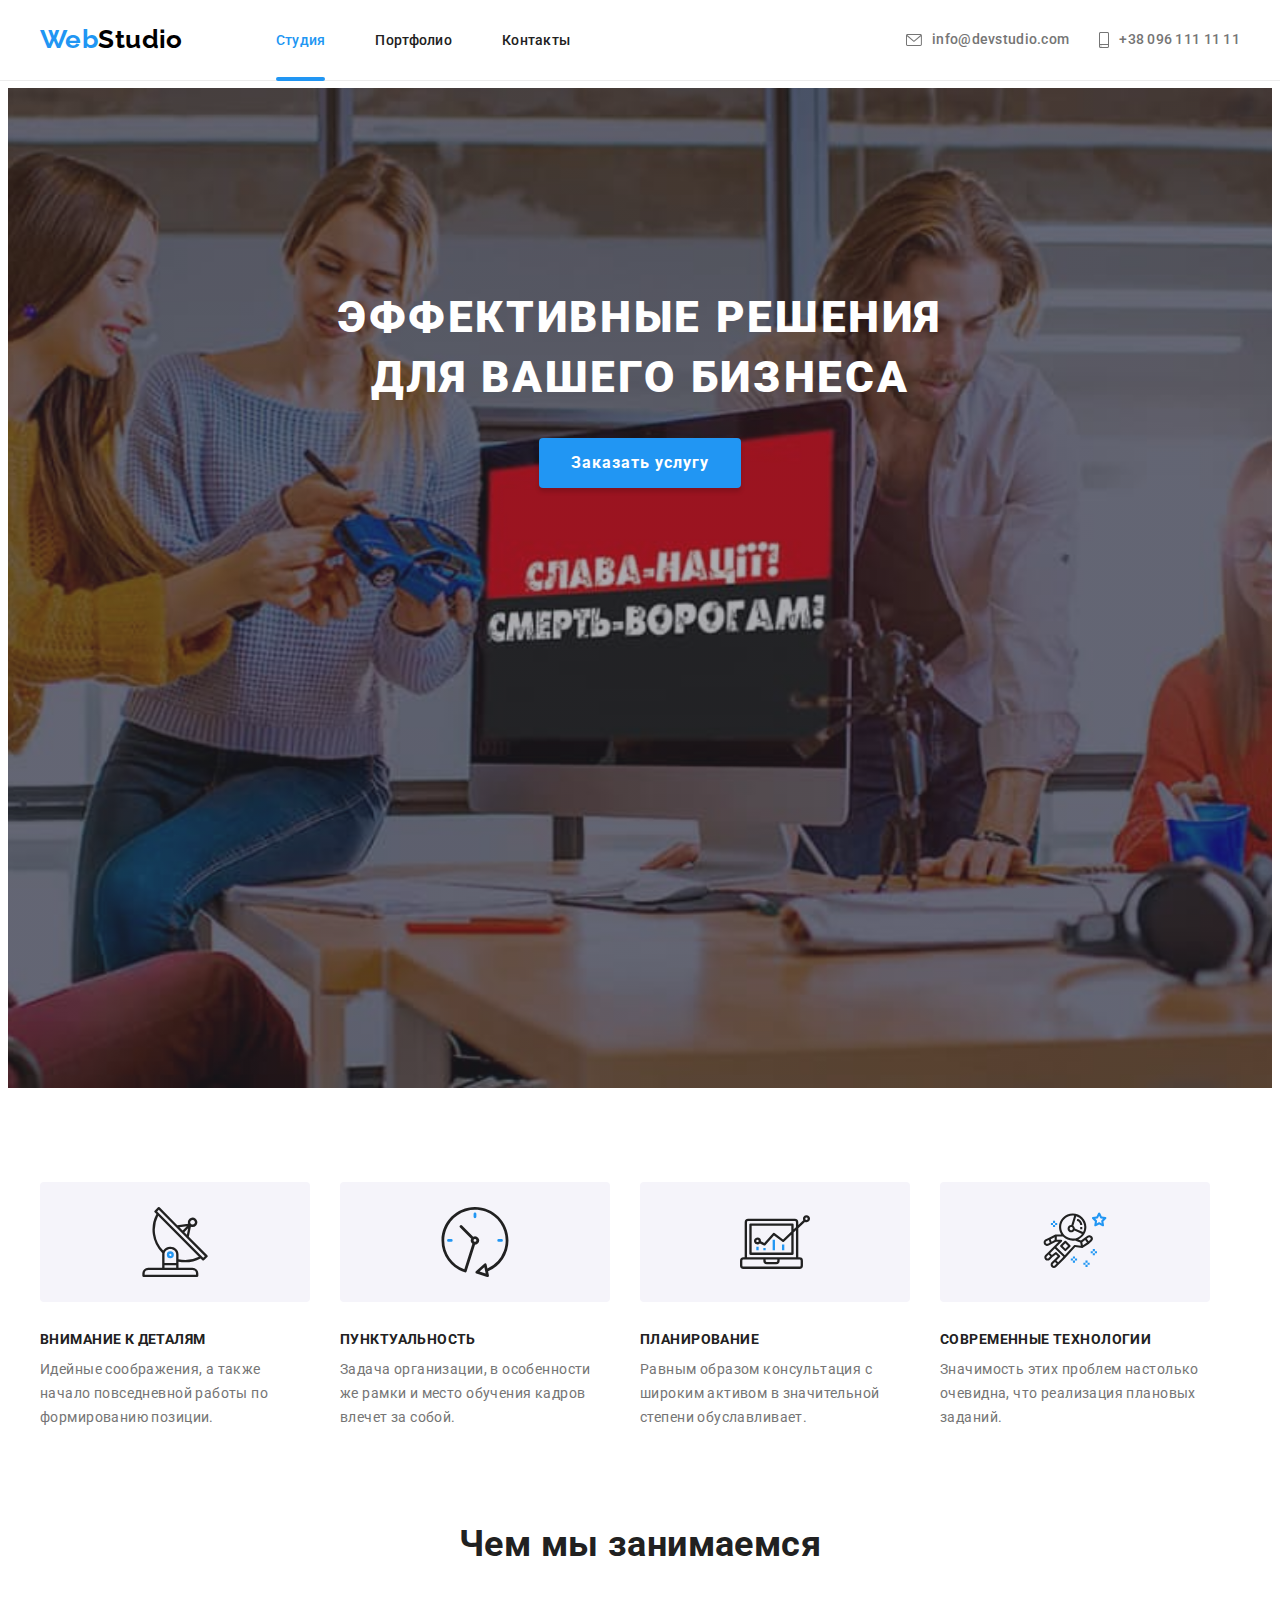
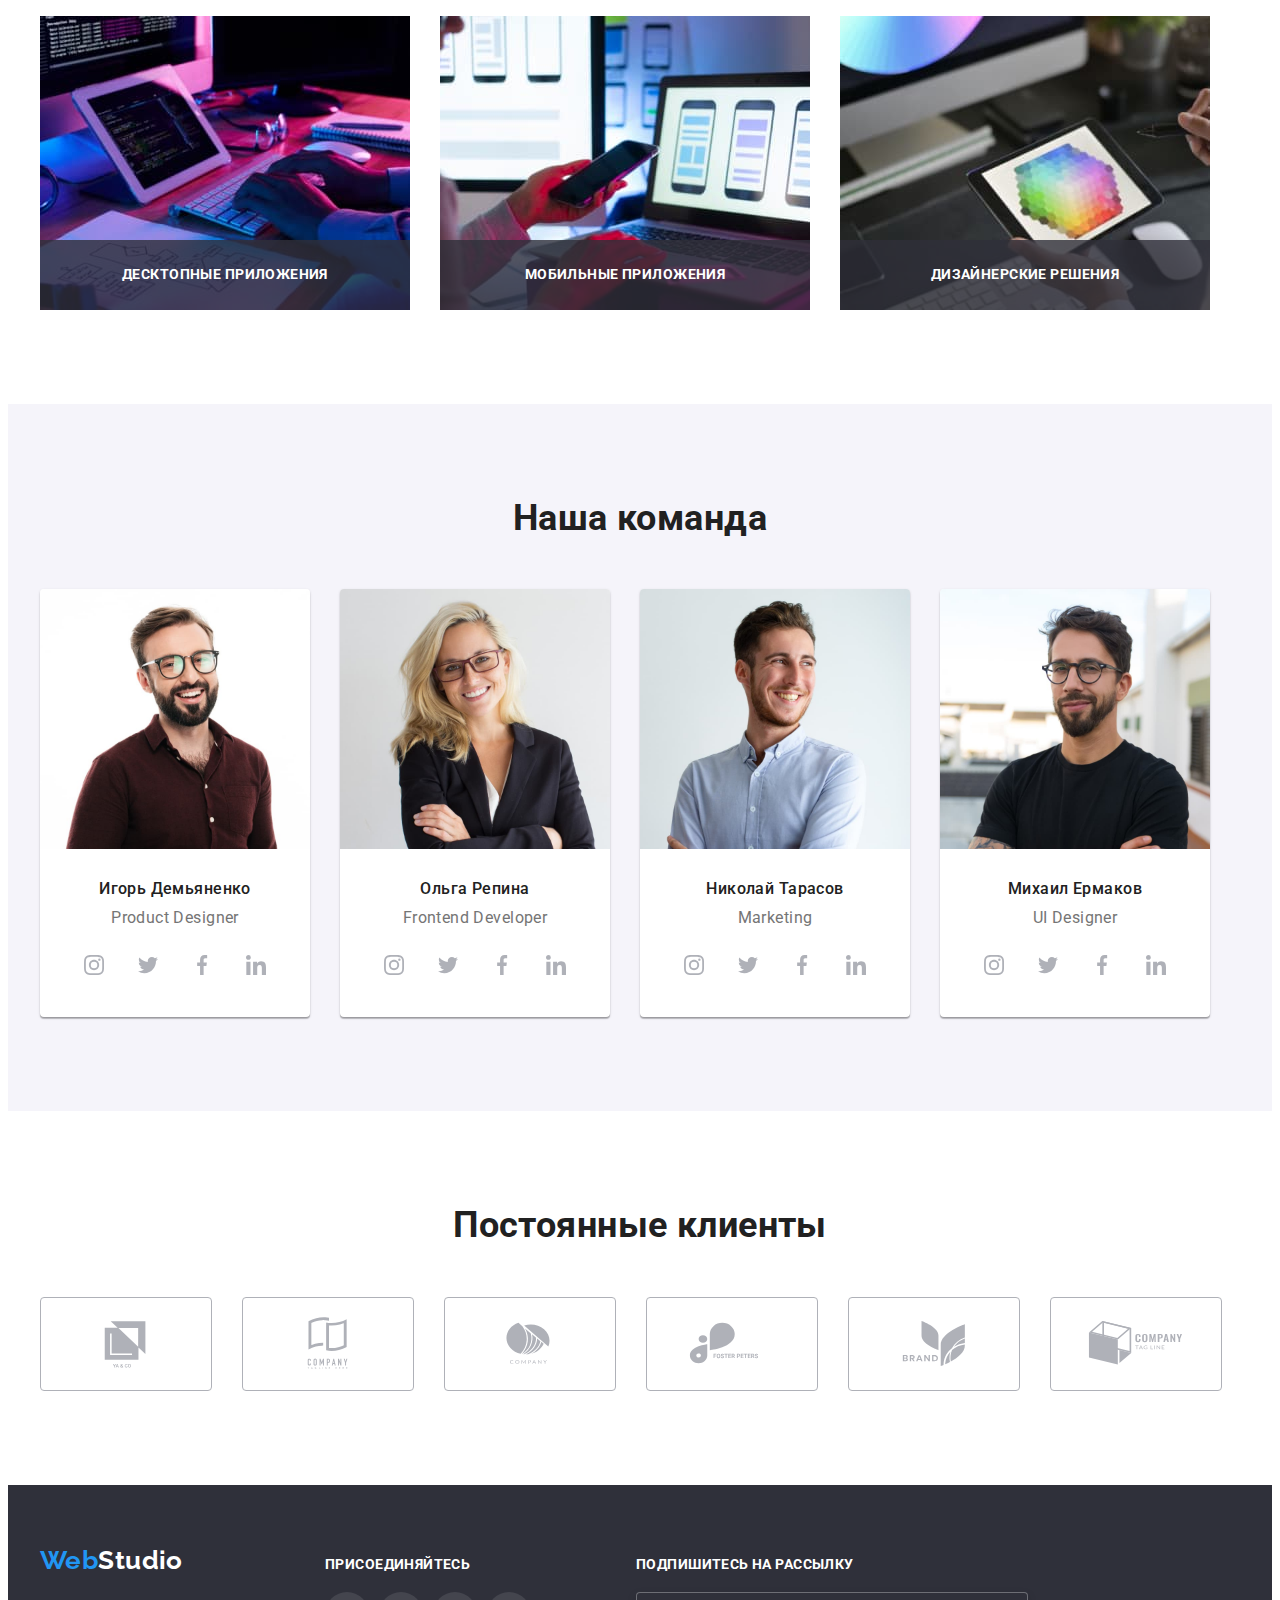
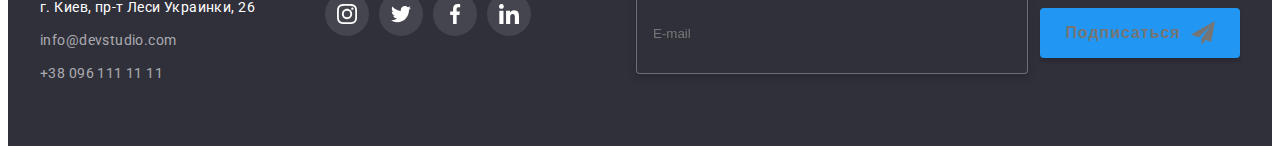
==== commit 2b9ca004: "HW-06 в репозиторії HW-05" ====
--- a/index.html
+++ b/index.html
@@ -62,7 +62,72 @@
       <section class="hero">
         <div class="container">
           <h1 class="hero-title">Эффективные решения для вашего бизнеса</h1>
-          <button class="hero-button" type="button">Заказать услугу</button>
+          <button class="hero-button" type="button" data-modal-open>Заказать услугу</button>
+        </div>
+
+        <!-- Модальне вікно -->
+        <div class="backdrop is-hidden" data-modal>
+          <div class="modal-wrapper">
+            <button
+              class="modal-button-close"
+              data-modal-close
+              type="button"
+              aria-label="Закрыть окно"
+            >
+              <svg class="modal-close" width="18px" height="18px">
+                <use href="./images/icons.svg#close"></use>
+              </svg>
+            </button>
+
+            <form class="form" autocomplete="off">
+              <strong class="form-title">Оставьте свои данные, мы вам перезвоним</strong>
+
+              <div class="form-field">
+                <label class="form-label" for="name">Имя</label>
+                <input class="form-input" type="text" name="name" id="name" autofocus />
+                <svg class="form-icon" width="18px" height="18px">
+                  <use href="./images/icons.svg#person"></use>
+                </svg>
+              </div>
+
+              <div class="form-field">
+                <label class="form-label" for="phone">Телефон</label>
+                <input
+                  class="form-input"
+                  type="tel"
+                  name="tel"
+                  id="phone"
+                  placeholder="(_ _ _) _ _ _-_ _-_ _"
+                  maxlength="14"
+                />
+              </div>
+
+              <div class="form-field">
+                <label class="form-label" for="mail">Почта</label>
+                <input class="form-input" type="email" name="email" id="mail" />
+              </div>
+
+              <div class="form-field">
+                <label class="form-label" for="comment">Комментарий</label>
+                <textarea
+                  class="form-textarea"
+                  name="comment"
+                  rows="5"
+                  placeholder="Введите текст"
+                  id="comment"
+                ></textarea>
+              </div>
+
+              <div class="form-terms">
+                <input class="form-input-terms" type="checkbox" name="terms" id="checkbox" />
+                <label class="form-label-terms" for="checkbox">
+                  Соглашаюсь с рассылкой и принимаю Условия договора
+                </label>
+              </div>
+
+              <button class="form-button" type="submit">Отправить</button>
+            </form>
+          </div>
         </div>
       </section>
 
@@ -575,7 +640,6 @@
         </div>
         <div class="footer-social-container">
           <strong class="footer-social-caption">Присоединяйтесь</strong>
-          <!-- <p class="footer-social-caption"><strong>Присоединяйтесь</strong></p> -->
           <ul class="footer-social-list">
             <li class="footer-social-item">
               <a
@@ -636,7 +700,27 @@
             </li>
           </ul>
         </div>
+        <div class="footer-button">
+          <strong class="footer-email">Подпишитесь на рассылку</strong>
+          <form class="footer-form">
+            <label for="footer-email"></label>
+            <input
+              class="footer-email-input"
+              type="email"
+              name="newsletter"
+              id="footer-email"
+              placeholder="E-mail"
+            />
+            <button class="footer-email-button" type="submit">
+              Подписаться
+              <svg class="footer-email-icon" width="24" height="24">
+                <use href="./images/icons.svg#send"></use>
+              </svg>
+            </button>
+          </form>
+        </div>
       </div>
     </footer>
+    <script src="./js/modal.js"></script>
   </body>
 </html>
--- a/css/styles.css
+++ b/css/styles.css
@@ -14,6 +14,8 @@
   --button-hover-color: #188ce8;
   --icon-color: #afb1b8;
   --icon-color-hover: #ffffff;
+  --form-text-color: rgba(33, 33, 33, 0.2);
+  --placeholder-text-color: rgba(117, 117, 117, 0.5);
 
   /* background colors */
   --main-background-color: #ffffff;
@@ -24,6 +26,7 @@
   --footer-background-icon-color: rgba(255, 255, 255, 0.1);
   --background-color-overlay: rgba(33, 150, 243, 0.9);
   --background-thumb: rgba(47, 48, 58, 0.8);
+  --backdrop-background-color: rgba(0, 0, 0, 0.2);
 
   /* shadow colors */
   --card-shadow: 0px 1px 3px rgba(0, 0, 0, 0.12), 0px 1px 1px rgba(0, 0, 0, 0.14),
@@ -32,15 +35,17 @@
     0px 2px 2px rgba(0, 0, 0, 0.12);
   --portfolio-shadow: 0px 1px 1px rgba(0, 0, 0, 0.12), 0px 4px 4px rgba(0, 0, 0, 0.06),
     1px 4px 6px rgba(0, 0, 0, 0.16);
+  --box-shadow: 0px 4px 4px rgba(0, 0, 0, 0.15);
 
   /* animation */
   --transition-duration: 250ms;
   --transition-timing-function: cubic-bezier(0.4, 0, 0.2, 1);
+  --modal-button-border-close: 1px solid rgba(0, 0, 0, 0.1);
 }
 
 /*#endregion*/
 /*#region Властивості body за замовченням */
-.body {
+body {
   font-family: var(--main-font);
   font-size: 14px;
   letter-spacing: 0.03em;
@@ -48,6 +53,9 @@
 
   color: var(--main-text-color);
   background-color: var(--main-background-color);
+}
+textarea {
+  resize: none;
 }
 
 /* #endregion */
@@ -123,14 +131,15 @@
   align-items: center;
 }
 
+/* для ховера краще width: 100vw; ніж width: 100%; */
 .header {
   position: fixed;
-  width: 100%;
+  width: 100vw;
   top: 0;
   left: 0;
-  z-index: 999;
-
- background-color: var(--main-background-color);
+  z-index: 99;
+
+  background-color: var(--main-background-color);
   border-bottom: 1px solid var(--header-board-color);
 }
 
@@ -182,6 +191,10 @@
   text-decoration: none;
 
   color: var(--title-color);
+
+  transition: color;
+  transition-duration: var(--transition-duration);
+  transition-timing-function: var(--transition-timing-function);
 }
 
 .active-text-color,
@@ -192,13 +205,8 @@
 .footer-address:hover,
 .footer-address:focus,
 .footer-link:hover,
-.footer-link:focus,
-.header-items > .icon:hover {
+.footer-link:focus {
   color: var(--accent-color);
-
-  transition: color;
-  transition-duration: var(--transition-duration);
-  transition-timing-function: var(--transition-timing-function);
 }
 
 .header-list {
@@ -224,6 +232,10 @@
   text-decoration: none;
 
   color: var(--main-text-color);
+
+  transition: color;
+  transition-duration: var(--transition-duration);
+  transition-timing-function: var(--transition-timing-function);
 }
 
 .header-items {
@@ -235,6 +247,7 @@
   fill: currentColor;
   margin-right: 10px;
 }
+/* або на navigation-link */
 .active-text-color {
   position: relative;
 }
@@ -297,25 +310,204 @@
 
   color: var(--secondary-text-color);
   background-color: var(--accent-color);
+  box-shadow: var(--box-shadow);
   border: none;
   padding: 10px 32px;
   border-radius: 4px;
 
   cursor: pointer;
+
+  transition: background-color;
+  transition-duration: var(--transition-duration);
+  transition-timing-function: var(--transition-timing-function);
 }
 
 .hero-button:hover,
 .hero-button:focus {
   background-color: var(--button-hover-color);
+}
+/* #endregion */
+/*#region ++ Модальне вікно */
+.backdrop {
+  position: fixed;
+  top: 0;
+  left: 0;
+  width: 100%;
+  height: 100%;
+  background-color: var(--backdrop-background-color);
+  z-index: 100;
+
+  opacity: 1;
+
+  transition: opacity var(--transition-duration) var(--transition-timing-function);
+}
+
+.backdrop.is-hidden {
+  opacity: 0;
+  pointer-events: none;
+}
+
+.backdrop.is-hidden .modal-wrapper {
+  transform: translate(-50%, -50%) scale(2);
+  opacity: 0;
+}
+
+.modal-wrapper {
+  position: absolute;
+  top: 50%;
+  left: 50%;
+  transform: translate(-50%, -50%) scale(1);
+  opacity: 1;
+
+  width: 528px;
+  height: 581px;
+  padding: 40px;
+
+  background-color: var(--main-background-color);
+  box-shadow: var(--card-shadow);
+  border-radius: 4px;
+
+  transition: transform var(--transition-duration) var(--transition-timing-function),
+    opacity var(--transition-duration) var(--transition-timing-function);
+}
+
+.modal-button-close {
+  position: absolute;
+  top: 8px;
+  right: 8px;
+
+  display: flex;
+  align-items: center;
+  justify-content: center;
+
+  width: 30px;
+  height: 30px;
+  padding: 0;
+  border: var(--modal-button-border-close);
+  border-radius: 50%;
+  color: var(--logo-black-color);
+  background-color: var(--main-background-color);
+  cursor: pointer;
+}
+
+.modal-button-close:hover,
+.modal-button-close:focus {
+  color: var(--accent-color);
+
+  transition: color;
+  transition-duration: var(--transition-duration);
+  transition-timing-function: var(--transition-timing-function);
+}
+.modal-close {
+  fill: currentColor;
+}
+.form-title {
+  display: flex;
+  justify-content: center;
+
+  font-weight: 700;
+  font-size: 20px;
+  line-height: 1.15;
+  text-align: center;
+
+  margin-bottom: 12px;
+
+  color: var(--title-color);
+}
+.form-field {
+  display: flex;
+  flex-direction: column;
+}
+.form-field:last-of-type {
+  margin-bottom: 50px;
+}
+
+.form-label {
+  /* position: relative; */
+
+  display: flex;
+
+  font-weight: 400;
+  font-size: 12px;
+  line-height: 1.17;
+  letter-spacing: 0.01em;
+
+  margin-bottom: 4px;
+
+  color: var(--main-text-color);
+}
+
+.form-input {
+  /* position: relative; */
+  width: 100%;
+  height: 40px;
+  margin-bottom: 10px;
+  border: 1px solid var(--form-text-color);
+  border-radius: 4px;
+  padding: 11px 12px;
+}
+.form-textarea {
+  padding: 12px 16px;
+  border: 1px solid var(--form-text-color);
+  border-radius: 4px;
+
+  height: 120px;
+}
+
+.form-textarea::placeholder {
+  font-weight: 400;
+  font-size: 14px;
+  line-height: 1.14;
+  letter-spacing: 0.01em;
+
+  color: var(--placeholder-text-color);
+}
+.form-terms {
+  margin-bottom: 30px;
+}
+.form-label-terms {
+  font-weight: 400;
+  font-size: 14px;
+  line-height: 1.71;
+  letter-spacing: 0.03em;
+
+  color: var(--main-text-color);
+}
+
+.form-button {
+  font-family: inherit;
+  font-size: 16px;
+  font-weight: 700;
+  line-height: 1.88;
+  letter-spacing: 0.06em;
+
+  width: 200px;
+  height: 50px;
+  color: var(--secondary-text-color);
+  background-color: var(--accent-color);
+  box-shadow: var(--card-shadow);
+
+  border: none;
+  padding: 10px 0;
+  border-radius: 4px;
+
+  cursor: pointer;
 
   transition: background-color;
   transition-duration: var(--transition-duration);
   transition-timing-function: var(--transition-timing-function);
 }
 
-.hero {
-}
-
+.form-button:hover,
+.form-button:focus {
+  background-color: var(--button-hover-color);
+}
+
+.form-icon {
+  position: absolute;
+  left: 0;
+  top: 12px;
+}
 /* #endregion */
 /*#region section features */
 .features.section .list {
@@ -373,14 +565,14 @@
   height: 120px;
   margin-bottom: 30px;
   border-radius: 4px;
-}
-
-.features-item-icon:hover {
-  background-color: var(--accent-color);
 
   transition: background-color;
   transition-duration: var(--transition-duration);
   transition-timing-function: var(--transition-timing-function);
+}
+
+.features-item-icon:hover {
+  background-color: var(--accent-color);
 }
 
 .features-item-icon:hover .features-icon {
@@ -482,7 +674,7 @@
 }
 
 /* #endregion */
-/*#region Social Icons */
+/*#region ++ Social Icons */
 
 .social-items {
   display: flex;
@@ -501,6 +693,9 @@
 
   color: var(--icon-color);
   background-color: var(--main-background-color);
+
+  transition: color var(--transition-duration) var(--transition-timing-function),
+    background-color var(--transition-duration) var(--transition-timing-function);
 }
 
 .social-icon {
@@ -511,9 +706,6 @@
 .social-link:focus {
   color: var(--icon-color-hover);
   background-color: var(--button-hover-color);
-
-  transition: color var(--transition-duration) var(--transition-timing-function),
-    background-color var(--transition-duration) var(--transition-timing-function);
 }
 
 .social-item:not(:last-child) {
@@ -535,15 +727,15 @@
   border-radius: 4px;
 
   color: var(--icon-color);
+
+  transition: color var(--transition-duration) var(--transition-timing-function),
+    border-color var(--transition-duration) var(--transition-timing-function);
 }
 
 .clients-link:focus,
 .clients-link:hover {
   color: var(--accent-color);
   border-color: var(--accent-color);
-
-  transition: color var(--transition-duration) var(--transition-timing-function),
-    border-color var(--transition-duration) var(--transition-timing-function);
 }
 
 .clients-icon {
@@ -599,6 +791,10 @@
   padding: 6px 22px;
 
   color: var(--title-color);
+
+  transition: background-color var(--transition-duration) var(--transition-timing-function),
+    color var(--transition-duration) var(--transition-timing-function),
+    box-shadow var(--transition-duration) var(--transition-timing-function);
 }
 
 .portfolio .items {
@@ -615,10 +811,6 @@
   background-color: var(--accent-color);
   color: var(--secondary-text-color);
   box-shadow: var(--button-shadow);
-
-  transition: background-color var(--transition-duration) var(--transition-timing-function),
-    color var(--transition-duration) var(--transition-timing-function),
-    box-shadow var(--transition-duration) var(--transition-timing-function);
 }
 
 .portfolio-list {
@@ -630,15 +822,14 @@
   display: block;
 
   text-decoration: none;
+
+  transition: box-shadow var(--transition-duration) var(--transition-timing-function);
 }
 
 .portfolio-link:hover,
 .portfolio-link:focus {
   background: var(--main-background-color);
   box-shadow: var(--portfolio-shadow);
-
-  transition: background var(--transition-duration) var(--transition-timing-function),
-    box-shadow var(--transition-duration) var(--transition-timing-function);
 }
 
 .portfolio-item {
@@ -676,13 +867,14 @@
   line-height: 1.56;
   letter-spacing: 0.03em;
 
-  transform: translateY(100%);
+  transform: translateY(101%);
   transition: transform;
   transition-duration: var(--transition-duration);
   transition-timing-function: var(--transition-timing-function);
 }
 
-.portfolio-item:hover .card-thumb-overlay {
+.portfolio-link:hover .card-thumb-overlay,
+.portfolio-link:focus .card-thumb-overlay {
   transform: translateY(0);
 }
 
@@ -713,6 +905,61 @@
 }
 
 /* #endregion */
+/*#region ++ Portfolio CodePen Home Card slide flip */
+
+.scene {
+  width: 370px;
+  height: 294px;
+
+  perspective: 600px;
+}
+.card {
+  width: 100%;
+  height: 100%;
+  transition: transform 1000ms;
+  transform-style: preserve-3d;
+  cursor: pointer;
+  position: relative;
+}
+
+.portfolio-link:hover .card,
+.portfolio-link:focus .card {
+  transform: rotateY(180deg);
+}
+
+.card-face {
+  position: absolute;
+  width: 100%;
+  height: 100%;
+
+  color: white;
+
+  font-size: 18px;
+  line-height: 1.56;
+  letter-spacing: 0.03em;
+  -webkit-backface-visibility: hidden;
+  backface-visibility: hidden;
+}
+
+.card-face-back {
+  position: absolute;
+  top: 0;
+  left: 0;
+  width: 100%;
+  height: 100%;
+
+  padding: 63px 24px;
+  color: var(--secondary-text-color);
+  background-color: var(--background-color-overlay);
+
+  font-weight: 400;
+  font-size: 18px;
+  line-height: 1.56;
+  letter-spacing: 0.03em;
+
+  transform: rotateY(180deg);
+}
+/* #endregion */
 /*#region Footer */
 
 .footer {
@@ -741,6 +988,10 @@
 
   text-decoration: none;
   font-style: normal;
+
+  transition: color;
+  transition-duration: var(--transition-duration);
+  transition-timing-function: var(--transition-timing-function);
 }
 
 .footer-link {
@@ -750,9 +1001,14 @@
 
   text-decoration: none;
   font-style: normal;
-}
-
-.footer-social-caption {
+
+  transition: color;
+  transition-duration: var(--transition-duration);
+  transition-timing-function: var(--transition-timing-function);
+}
+
+.footer-social-caption,
+.footer-email {
   display: block;
 
   text-transform: uppercase;
@@ -768,7 +1024,57 @@
 .footer-address-container {
   margin-right: 70px;
 }
-
+.footer-button {
+  margin-left: auto;
+}
+.footer-form {
+  display: flex;
+  align-items: center;
+}
+.footer-email-input {
+  width: 358px;
+  min-height: 50px;
+  padding: 15px 16px;
+  margin-right: 12px;
+  background-color: var(--dark-background-color);
+  border: 1px solid rgba(255, 255, 255, 0.3);
+  filter: drop-shadow(0px 4px 4px rgba(0, 0, 0, 0.15));
+  border-radius: 4px;
+
+  color: var(--secondary-text-color);
+}
+.footer-email-button {
+  display: flex;
+  align-items: center;
+  justify-content: center;
+
+  width: 200px;
+  height: 50px;
+
+  background-color: var(--accent-color);
+  box-shadow: var(--box-shadow);
+  border-radius: 4px;
+  border: none;
+
+  font-weight: 700;
+  font-size: 16px;
+  line-height: 1.88;
+  letter-spacing: 0.06em;
+
+  color: var(--color1);
+
+  transition: background-color;
+  transition-duration: var(--transition-duration);
+  transition-timing-function: var(--transition-timing-function);
+}
+.footer-email-button:hover,
+.footer-email-button:focus {
+  background-color: var(--button-hover-color);
+}
+.footer-email-icon {
+  fill: currentColor;
+  margin-left: 10px;
+}
 /* #endregion */
 /*#region Footer Social Icons */
 
@@ -789,6 +1095,8 @@
 
   color: var(--secondary-text-color);
   background-color: var(--footer-background-icon-color);
+
+  transition: background-color var(--transition-duration) var(--transition-timing-function);
 }
 
 .footer-social-icon {
@@ -797,11 +1105,7 @@
 
 .footer-social-link:hover,
 .footer-social-link:focus {
-  color: var(--icon-color-hover);
   background-color: var(--button-hover-color);
-
-  transition: color var(--transition-duration) var(--transition-timing-function),
-    background-color var(--transition-duration) var(--transition-timing-function);
 }
 
 .footer-social-item:not(:last-child) {
